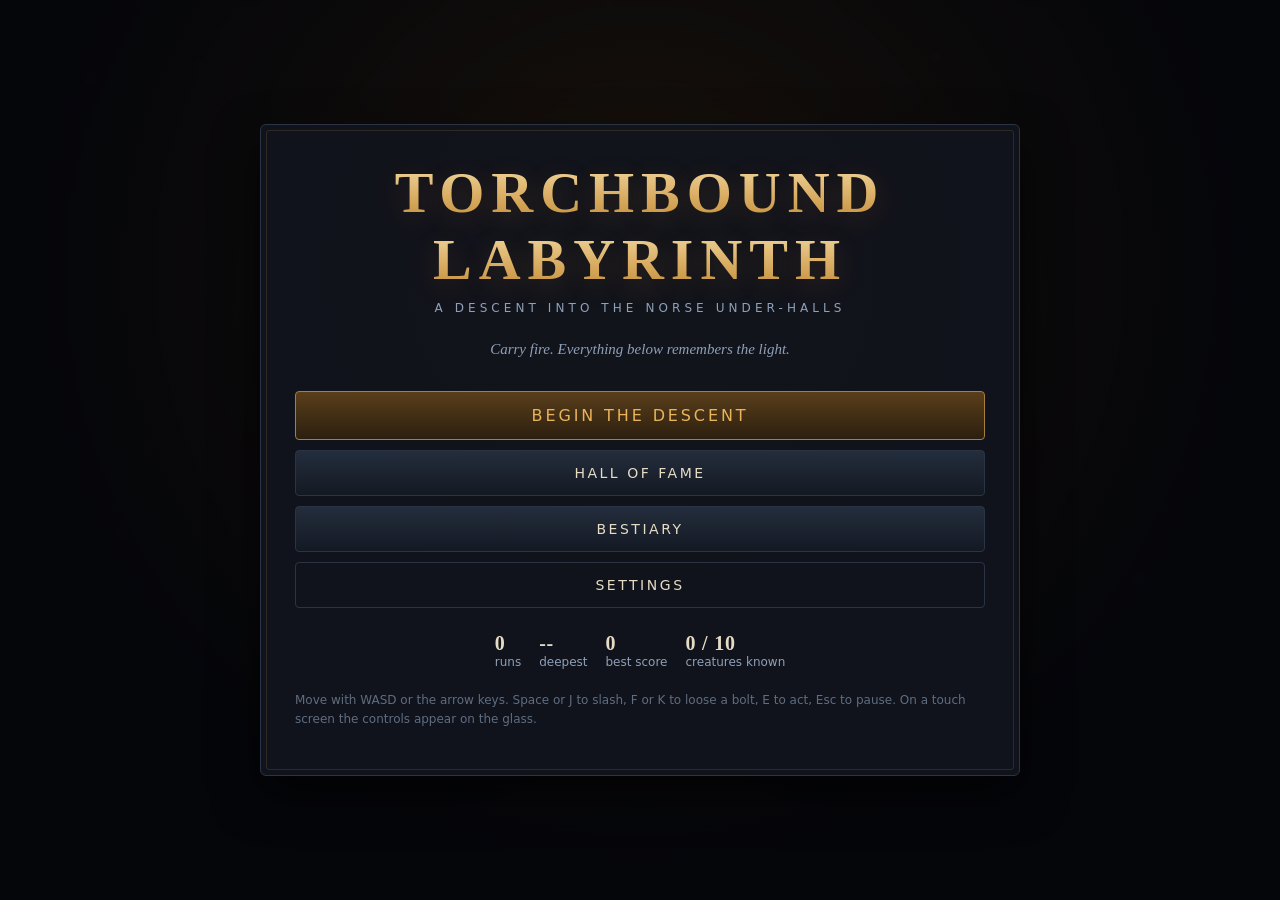
==== index.html @ 386b04e6 "Torchbound Labyrinth: procedural Norse dungeon crawler for the browser A complete, dependency-free b" ====
<!doctype html>
<html lang="en">
<head>
<meta charset="utf-8">
<meta name="viewport" content="width=device-width, initial-scale=1, viewport-fit=cover, user-scalable=no, maximum-scale=1">
<meta name="theme-color" content="#0b0d12">
<meta name="description" content="Torchbound Labyrinth -- a procedural Norse dungeon crawler for the browser.">
<meta name="apple-mobile-web-app-capable" content="yes">
<meta name="mobile-web-app-capable" content="yes">
<title>Torchbound Labyrinth</title>
<link rel="stylesheet" href="src/ui/styles.css">
<link rel="icon" href="data:image/svg+xml,<svg xmlns='http://www.w3.org/2000/svg' viewBox='0 0 32 32'><rect width='32' height='32' fill='%230b0d12'/><path d='M16 5l3 9h-6z' fill='%23ff8a3a'/><rect x='14.5' y='13' width='3' height='14' fill='%235b4128'/></svg>">
</head>
<body>
<div id="app">
  <canvas id="game" aria-label="Dungeon view"></canvas>

  <div id="hud" class="hud" hidden>
    <div class="hud-top">
      <div class="hud-left">
        <div class="vitals">
          <div class="bar health"><div class="bar-fill" id="healthFill"></div><span id="healthText">100</span></div>
          <div class="chips">
            <span class="chip depth" id="depthChip">Depth I</span>
            <span class="chip ammo" id="ammoChip" hidden><i class="ico-bolt"></i><span id="ammoText">0</span></span>
            <span class="chip keys" id="keysChip" hidden></span>
          </div>
        </div>
      </div>
      <div class="hud-right">
        <div class="score-block">
          <div class="score" id="scoreText">0</div>
          <div class="streak" id="streakBlock" hidden>
            <span id="streakText">x1</span>
            <div class="streak-bar"><div id="streakFill"></div></div>
          </div>
        </div>
        <div class="hud-buttons">
          <button class="icon-btn" id="btnBestiary" title="Bestiary (B)" aria-label="Bestiary">&#9763;</button>
          <button class="icon-btn" id="btnPause" title="Pause (Esc)" aria-label="Pause">&#10073;&#10073;</button>
        </div>
      </div>
    </div>

    <div class="hazard-banner" id="hazardBanner" hidden>
      <strong id="hazardName"></strong><span id="hazardHint"></span>
    </div>

    <div class="boss-bar" id="bossBar" hidden>
      <div class="boss-name" id="bossName"></div>
      <div class="boss-track"><div class="boss-fill" id="bossFill"></div></div>
    </div>

    <div class="toast-stack" id="toastStack"></div>

    <div class="action-prompt" id="actionPrompt" hidden>
      <span class="key-cap" id="actionKey">E</span>
      <span class="action-label" id="actionLabel"></span>
      <span class="action-hint" id="actionHint"></span>
    </div>
  </div>

  <div id="touch" class="touch" hidden>
    <div class="dpad" id="dpad" aria-label="Movement">
      <div class="dpad-base"></div>
      <div class="dpad-stick" id="dpadStick"></div>
    </div>
    <div class="buttons">
      <button class="tbtn action" data-action="action" aria-label="Action">ACT</button>
      <button class="tbtn fire" data-action="fire" id="touchFire" aria-label="Fire crossbow" hidden>FIRE</button>
      <button class="tbtn slash" data-action="slash" aria-label="Slash">SLASH</button>
    </div>
  </div>

  <div id="screens"></div>
</div>
<script type="module" src="src/main.js"></script>
</body>
</html>
---- src/ui/styles.css ----
/* Torchbound Labyrinth -- interface styling.
   Dark, carved, Norse. Readability first: nothing decorative is allowed to
   sit between the player and information they need mid-fight. */

:root {
  --ink: #0b0d12;
  --ink-2: #11151d;
  --panel: rgba(17, 21, 29, 0.94);
  --panel-edge: #2b3444;
  --gold: #e8b45c;
  --gold-dim: #a67f3c;
  --parchment: #e6dcc6;
  --stone: #8fa0b8;
  --stone-dim: #5f6d80;
  --blood: #c2452f;
  --ember: #ff7a3a;
  --frost: #a8d8ef;
  --good: #6fce87;
  --shadow: 0 18px 46px rgba(0, 0, 0, .6);
  --display: "Palatino Linotype", "Book Antiqua", Palatino, Georgia, serif;
  --ui: "Trebuchet MS", "Segoe UI", system-ui, -apple-system, sans-serif;
  color-scheme: dark;
}

* { box-sizing: border-box; }

html, body {
  margin: 0; padding: 0; height: 100%;
  background: var(--ink);
  color: var(--parchment);
  font-family: var(--ui);
  overflow: hidden;
  overscroll-behavior: none;
  -webkit-tap-highlight-color: transparent;
  -webkit-user-select: none; user-select: none;
  touch-action: none;
}

#app { position: fixed; inset: 0; }
#game { position: absolute; inset: 0; width: 100%; height: 100%; display: block; }

/* ---------------------------------------------------------------- HUD */
.hud {
  position: absolute; inset: 0; pointer-events: none;
  padding: max(12px, env(safe-area-inset-top)) max(12px, env(safe-area-inset-right))
           max(12px, env(safe-area-inset-bottom)) max(12px, env(safe-area-inset-left));
  display: flex; flex-direction: column;
}
.hud[hidden] { display: none; }
.hud-top { display: flex; justify-content: space-between; align-items: flex-start; gap: 12px; }
.hud-left, .hud-right { display: flex; flex-direction: column; gap: 8px; }
.hud-right { align-items: flex-end; }

.bar {
  position: relative; width: clamp(140px, 26vw, 240px); height: 20px;
  background: rgba(6, 8, 12, .82); border: 1px solid var(--panel-edge);
  border-radius: 3px; overflow: hidden;
}
.bar-fill {
  position: absolute; inset: 0; transform-origin: left center;
  background: linear-gradient(180deg, #e05a4a, #8e1f1f);
  transition: transform .18s ease-out;
}
.bar.low .bar-fill { background: linear-gradient(180deg, #ff7a6a, #a01818); animation: pulseLow 1s infinite; }
@keyframes pulseLow { 50% { filter: brightness(1.45); } }
.bar span {
  position: absolute; inset: 0; display: grid; place-items: center;
  font-size: 12px; letter-spacing: .1em; text-shadow: 0 1px 2px #000;
}

.chips { display: flex; gap: 6px; flex-wrap: wrap; }
.chip {
  display: inline-flex; align-items: center; gap: 5px;
  padding: 3px 9px; border-radius: 3px; font-size: 11px; letter-spacing: .12em;
  text-transform: uppercase; background: rgba(6, 8, 12, .8);
  border: 1px solid var(--panel-edge); color: var(--stone);
}
.chip.depth { color: var(--gold); border-color: rgba(232, 180, 92, .35); }
.chip.ammo { color: var(--parchment); }
.ico-bolt {
  width: 10px; height: 10px; display: inline-block; background: var(--gold);
  clip-path: polygon(0 45%, 70% 45%, 55% 20%, 100% 50%, 55% 80%, 70% 55%, 0 55%);
}
.key-pip {
  width: 11px; height: 11px; border-radius: 50%; display: inline-block;
  box-shadow: 0 0 8px currentColor; background: currentColor;
}

.score-block { text-align: right; }
.score { font-family: var(--display); font-size: clamp(20px, 3.4vw, 32px); color: var(--gold);
  letter-spacing: .06em; text-shadow: 0 2px 10px rgba(0,0,0,.8); line-height: 1; }
.streak { margin-top: 5px; font-size: 12px; letter-spacing: .1em; color: var(--ember); }
.streak-bar { width: 92px; height: 3px; background: rgba(255,255,255,.12); margin-top: 3px; margin-left: auto; }
.streak-bar > div { height: 100%; background: var(--ember); transform-origin: right center; }

.hud-buttons { display: flex; gap: 8px; margin-top: 8px; pointer-events: auto; }
.icon-btn {
  width: 40px; height: 40px; border-radius: 4px; cursor: pointer;
  background: rgba(10, 13, 19, .85); border: 1px solid var(--panel-edge);
  color: var(--stone); font-size: 15px; display: grid; place-items: center;
  transition: background .15s, color .15s, border-color .15s;
}
.icon-btn:hover { background: #1c2431; color: var(--gold); border-color: var(--gold-dim); }

.hazard-banner {
  align-self: center; margin-top: 10px; padding: 6px 16px;
  background: rgba(6, 8, 12, .82); border: 1px solid var(--panel-edge);
  border-radius: 3px; font-size: 12px; letter-spacing: .12em; text-transform: uppercase;
  display: flex; gap: 10px; align-items: center;
  animation: fadeSlide .5s ease-out;
}
.hazard-banner strong { color: var(--frost); font-weight: 600; }
.hazard-banner span { color: var(--stone); text-transform: none; letter-spacing: .04em; }
@keyframes fadeSlide { from { opacity: 0; transform: translateY(-8px); } }

.boss-bar { align-self: center; margin-top: 12px; width: min(560px, 82vw); text-align: center; }
.boss-name { font-family: var(--display); font-size: clamp(14px, 2.4vw, 20px); color: var(--gold);
  letter-spacing: .2em; text-transform: uppercase; text-shadow: 0 2px 12px #000; }
.boss-track { height: 9px; margin-top: 5px; background: rgba(6,8,12,.85);
  border: 1px solid rgba(232,180,92,.4); }
.boss-fill { height: 100%; background: linear-gradient(180deg, #e0503a, #7a1414);
  transform-origin: left center; transition: transform .2s ease-out; }

.toast-stack { position: absolute; left: 50%; top: 22%; transform: translateX(-50%);
  display: flex; flex-direction: column; gap: 6px; align-items: center; }
.toast {
  padding: 7px 18px; background: rgba(6, 8, 12, .88); border: 1px solid var(--panel-edge);
  border-left: 3px solid var(--gold); font-size: 13px; letter-spacing: .06em;
  animation: toastIn .3s ease-out; white-space: nowrap;
}
.toast.good { border-left-color: var(--good); }
.toast.bad { border-left-color: var(--blood); }
@keyframes toastIn { from { opacity: 0; transform: translateY(-10px) scale(.96); } }

.action-prompt {
  margin-top: auto; align-self: center; margin-bottom: 4px;
  display: flex; align-items: center; gap: 10px;
  padding: 8px 18px; background: rgba(6, 8, 12, .88);
  border: 1px solid var(--gold-dim); border-radius: 4px;
  animation: fadeSlide .18s ease-out;
}
.action-prompt.disabled { border-color: var(--panel-edge); opacity: .8; }
.action-prompt.disabled .key-cap { background: #2a3140; color: var(--stone-dim); border-color: #38404f; }
.key-cap {
  min-width: 26px; padding: 3px 7px; text-align: center; border-radius: 3px;
  background: var(--gold); color: #1a1206; font-weight: 700; font-size: 12px;
  border: 1px solid #f0d089; letter-spacing: .04em;
}
.action-label { font-size: 14px; letter-spacing: .05em; }
.action-hint { font-size: 12px; color: var(--stone); }

/* ------------------------------------------------------- touch controls */
.touch { position: absolute; inset: 0; pointer-events: none; z-index: 5; }
.touch[hidden] { display: none; }
.dpad {
  position: absolute; left: max(18px, env(safe-area-inset-left));
  bottom: max(18px, env(safe-area-inset-bottom));
  width: 148px; height: 148px; pointer-events: auto; touch-action: none;
}
.dpad-base {
  position: absolute; inset: 0; border-radius: 50%;
  background: radial-gradient(circle at 50% 45%, rgba(40,50,66,.6), rgba(10,13,19,.5));
  border: 1px solid rgba(143,160,184,.28);
}
.dpad-base::before, .dpad-base::after {
  content: ''; position: absolute; background: rgba(143,160,184,.16);
}
.dpad-base::before { left: 12%; right: 12%; top: 50%; height: 1px; }
.dpad-base::after { top: 12%; bottom: 12%; left: 50%; width: 1px; }
.dpad-stick {
  position: absolute; left: 50%; top: 50%; width: 62px; height: 62px;
  margin: -31px 0 0 -31px; border-radius: 50%;
  background: radial-gradient(circle at 40% 35%, #5b6a82, #232b39);
  border: 1px solid rgba(232,180,92,.4);
  box-shadow: 0 6px 18px rgba(0,0,0,.55);
  transition: transform .06s linear;
}
.buttons {
  position: absolute; right: max(18px, env(safe-area-inset-right));
  bottom: max(18px, env(safe-area-inset-bottom));
  display: grid; grid-template-columns: repeat(2, 74px); gap: 12px;
  pointer-events: auto;
}
.tbtn {
  width: 74px; height: 74px; border-radius: 50%; cursor: pointer;
  font-family: var(--ui); font-size: 12px; letter-spacing: .1em; font-weight: 700;
  color: var(--parchment); background: rgba(20,26,36,.82);
  border: 2px solid rgba(143,160,184,.35);
  touch-action: none; transition: transform .06s, background .1s;
}
.tbtn:active, .tbtn.down { transform: scale(.92); background: rgba(50,64,86,.9); }
.tbtn.slash { border-color: rgba(232,180,92,.6); color: var(--gold); grid-column: 2; grid-row: 2; }
.tbtn.fire { border-color: rgba(168,216,239,.55); color: var(--frost); grid-column: 1; grid-row: 2; }
.tbtn.action { border-color: rgba(111,206,135,.5); color: var(--good); grid-column: 2; grid-row: 1; }

/* -------------------------------------------------------------- screens */
#screens { position: absolute; inset: 0; z-index: 10; pointer-events: none; }
.screen {
  position: absolute; inset: 0; display: none;
  align-items: center; justify-content: center; padding: 20px;
  background: radial-gradient(ellipse at 50% 30%, rgba(24,18,10,.55), rgba(5,6,10,.93) 68%);
  backdrop-filter: blur(3px); pointer-events: auto; overflow-y: auto;
}
.screen.active { display: flex; animation: screenIn .28s ease-out; }
@keyframes screenIn { from { opacity: 0; } }

.panel {
  width: min(760px, 100%); max-height: calc(100vh - 40px); overflow-y: auto;
  background: var(--panel); border: 1px solid var(--panel-edge);
  border-radius: 6px; box-shadow: var(--shadow); padding: clamp(18px, 3.5vw, 34px);
  position: relative;
}
.panel::before {
  content: ''; position: absolute; inset: 5px; border: 1px solid rgba(232,180,92,.14);
  border-radius: 3px; pointer-events: none;
}
.panel.wide { width: min(1000px, 100%); }

h1.title {
  font-family: var(--display); font-size: clamp(30px, 7vw, 58px); margin: 0;
  text-align: center; letter-spacing: .12em; text-transform: uppercase;
  background: linear-gradient(180deg, #f6dfa8, #c08a34);
  -webkit-background-clip: text; background-clip: text; color: transparent;
  text-shadow: 0 6px 30px rgba(255,140,50,.16);
}
.subtitle { text-align: center; color: var(--stone); letter-spacing: .34em;
  text-transform: uppercase; font-size: clamp(9px, 1.7vw, 12px); margin: 8px 0 0; }
h2.screen-title {
  font-family: var(--display); font-size: clamp(20px, 4vw, 30px); margin: 0 0 4px;
  letter-spacing: .16em; text-transform: uppercase; color: var(--gold);
}
.screen-sub { color: var(--stone); font-size: 13px; margin: 0 0 20px; }

.menu { display: flex; flex-direction: column; gap: 10px; margin-top: 28px; }
.btn {
  font-family: var(--ui); font-size: 14px; letter-spacing: .18em; text-transform: uppercase;
  padding: 14px 22px; cursor: pointer; color: var(--parchment);
  background: linear-gradient(180deg, rgba(38,48,64,.9), rgba(20,26,36,.9));
  border: 1px solid var(--panel-edge); border-radius: 4px;
  transition: border-color .16s, color .16s, transform .08s, background .16s;
  position: relative;
}
.btn:hover, .btn:focus-visible { border-color: var(--gold-dim); color: var(--gold); outline: none; }
.btn:active { transform: translateY(1px); }
.btn.primary {
  background: linear-gradient(180deg, rgba(96,66,26,.92), rgba(46,32,14,.92));
  border-color: var(--gold-dim); color: var(--gold); font-size: 16px;
}
.btn.primary:hover { background: linear-gradient(180deg, rgba(126,88,34,.95), rgba(62,42,18,.95)); }
.btn.ghost { background: transparent; }
.btn-row { display: flex; gap: 10px; flex-wrap: wrap; margin-top: 22px; }
.btn-row .btn { flex: 1 1 160px; }

table.board { width: 100%; border-collapse: collapse; font-size: 14px; }
table.board th {
  text-align: left; font-weight: 400; font-size: 10px; letter-spacing: .18em;
  text-transform: uppercase; color: var(--stone-dim); padding: 0 10px 8px; border-bottom: 1px solid var(--panel-edge);
}
table.board td { padding: 9px 10px; border-bottom: 1px solid rgba(43,52,68,.5); }
table.board tr.you td { background: rgba(232,180,92,.1); color: var(--gold); }
table.board td.rank { font-family: var(--display); color: var(--gold-dim); width: 46px; }
table.board td.num { text-align: right; font-variant-numeric: tabular-nums; }
table.board tr:nth-child(1) td.rank { color: var(--gold); font-size: 17px; }

/* ------------------------------------------------------------ relics */
.relic-grid { display: grid; grid-template-columns: repeat(auto-fit, minmax(210px, 1fr)); gap: 14px; margin-top: 22px; }
.relic-card {
  text-align: left; padding: 18px; cursor: pointer; position: relative;
  background: linear-gradient(180deg, rgba(34,42,56,.92), rgba(16,21,29,.92));
  border: 1px solid var(--panel-edge); border-radius: 5px;
  transition: transform .14s, border-color .14s, box-shadow .14s;
  display: flex; flex-direction: column; gap: 8px;
}
.relic-card:hover, .relic-card:focus-visible {
  transform: translateY(-3px); border-color: var(--gold-dim); outline: none;
  box-shadow: 0 12px 30px rgba(0,0,0,.5), 0 0 0 1px rgba(232,180,92,.15);
}
.relic-tag {
  font-size: 9px; letter-spacing: .22em; text-transform: uppercase; color: var(--gold-dim);
}
.relic-name { font-family: var(--display); font-size: 19px; letter-spacing: .04em; color: var(--parchment); }
.relic-text { font-size: 13px; line-height: 1.5; color: #cfc7b4; }
.relic-cost { font-size: 12px; line-height: 1.45; color: #d18b72; }
.relic-cost::before { content: 'Cost: '; color: var(--stone-dim); }
.relic-owned {
  position: absolute; top: 10px; right: 12px; font-size: 10px; letter-spacing: .14em;
  color: var(--gold); text-transform: uppercase;
}

/* ------------------------------------------------------- score summary */
.summary-rows { margin-top: 18px; }
.summary-row {
  display: flex; align-items: baseline; gap: 12px; padding: 8px 2px;
  border-bottom: 1px solid rgba(43,52,68,.55);
  animation: rowIn .34s ease-out both;
}
@keyframes rowIn { from { opacity: 0; transform: translateX(-12px); } }
.summary-row .label { flex: 0 0 auto; font-size: 14px; }
.summary-row .detail { flex: 1 1 auto; font-size: 11px; color: var(--stone-dim); letter-spacing: .05em; }
.summary-row .value { font-variant-numeric: tabular-nums; color: var(--gold); font-size: 15px; }
.summary-total {
  display: flex; justify-content: space-between; align-items: baseline;
  margin-top: 14px; padding-top: 14px; border-top: 1px solid var(--gold-dim);
}
.summary-total .label { font-family: var(--display); letter-spacing: .16em; text-transform: uppercase; }
.summary-total .value { font-family: var(--display); font-size: clamp(26px, 5vw, 38px); color: var(--gold); }

/* ---------------------------------------------------------- bestiary */
.beast-grid { display: grid; grid-template-columns: repeat(auto-fill, minmax(168px, 1fr)); gap: 12px; margin-top: 16px; }
.beast {
  padding: 12px; border-radius: 5px; text-align: center;
  background: rgba(12,16,23,.8); border: 1px solid var(--panel-edge);
  transition: border-color .15s, transform .12s;
}
.beast.known:hover { border-color: var(--gold-dim); transform: translateY(-2px); }
.beast canvas { width: 84px; height: 84px; display: block; margin: 0 auto 6px; }
.beast .bname { font-family: var(--display); font-size: 14px; letter-spacing: .04em; }
.beast .bkind { font-size: 9.5px; letter-spacing: .16em; text-transform: uppercase; color: var(--gold-dim); margin-top: 2px; }
.beast .blore { font-size: 11.5px; line-height: 1.45; color: #b9b3a4; margin-top: 7px; text-align: left; }
.beast .bthreat { font-size: 11px; line-height: 1.4; color: var(--stone); margin-top: 6px; text-align: left; }
.beast.unknown { opacity: .55; }
.beast.unknown .bname { color: var(--stone-dim); }
.beast.unknown .blore { font-style: italic; color: var(--stone-dim); }
.beast-stats { display: flex; gap: 10px; justify-content: center; margin-top: 7px; font-size: 10px; color: var(--stone-dim); }
.beast-stats b { color: var(--parchment); font-weight: 600; }

/* ---------------------------------------------------------- settings */
.setting { display: flex; align-items: center; gap: 14px; padding: 11px 0; border-bottom: 1px solid rgba(43,52,68,.5); }
.setting label { flex: 1 1 auto; font-size: 14px; }
.setting input[type=range] { flex: 0 0 190px; accent-color: var(--gold); }
.setting .value { flex: 0 0 46px; text-align: right; font-variant-numeric: tabular-nums; color: var(--gold); font-size: 13px; }
.seg { display: flex; border: 1px solid var(--panel-edge); border-radius: 4px; overflow: hidden; }
.seg button {
  padding: 7px 13px; font-size: 11px; letter-spacing: .1em; text-transform: uppercase;
  background: transparent; border: 0; color: var(--stone); cursor: pointer;
}
.seg button.on { background: rgba(232,180,92,.16); color: var(--gold); }

/* ------------------------------------------------------------- misc */
.kv { display: flex; gap: 18px; flex-wrap: wrap; margin-top: 14px; }
.kv > div { font-size: 12px; color: var(--stone); }
.kv b { display: block; font-family: var(--display); font-size: 20px; color: var(--parchment); letter-spacing: .04em; }
.relic-list { display: flex; flex-wrap: wrap; gap: 7px; margin-top: 12px; }
.relic-pill {
  font-size: 11px; padding: 4px 10px; border-radius: 999px;
  border: 1px solid var(--panel-edge); color: var(--stone); background: rgba(12,16,23,.7);
}
.relic-pill b { color: var(--gold); font-weight: 600; }
.hint { font-size: 12px; color: var(--stone-dim); line-height: 1.6; }
.controls-grid { display: grid; grid-template-columns: repeat(auto-fit, minmax(190px, 1fr)); gap: 8px 22px; margin-top: 10px; }
.controls-grid div { font-size: 12.5px; color: var(--stone); display: flex; justify-content: space-between; gap: 10px; }
.controls-grid b { color: var(--parchment); font-weight: 500; }
.near-miss { text-align: center; padding: 20px 0; }
.near-miss .place { font-family: var(--display); font-size: clamp(38px, 9vw, 68px); color: var(--stone); letter-spacing: .06em; }
.near-miss .gap { font-size: 15px; color: var(--gold); margin-top: 6px; }
.name-entry { display: flex; gap: 10px; margin-top: 18px; }
.name-entry input {
  flex: 1 1 auto; padding: 13px 16px; font-family: var(--display); font-size: 19px;
  letter-spacing: .1em; background: rgba(6,8,12,.85); color: var(--parchment);
  border: 1px solid var(--gold-dim); border-radius: 4px;
}
.name-entry input:focus { outline: none; border-color: var(--gold); box-shadow: 0 0 0 3px rgba(232,180,92,.14); }
.loading { text-align: center; }
.loading .spinner {
  width: 46px; height: 46px; margin: 0 auto 16px; border-radius: 50%;
  border: 2px solid rgba(232,180,92,.2); border-top-color: var(--gold);
  animation: spin 1s linear infinite;
}
@keyframes spin { to { transform: rotate(360deg); } }
.flavour { font-family: var(--display); font-style: italic; color: var(--stone); font-size: 15px; line-height: 1.7; }

@media (max-width: 640px) {
  .panel { padding: 18px 16px; }
  .relic-grid { grid-template-columns: 1fr; gap: 10px; }
  .relic-card { padding: 14px; }
  .hud-buttons .icon-btn { width: 36px; height: 36px; }
  .toast-stack { top: 15%; }
  .action-prompt { margin-bottom: 178px; }
  .beast-grid { grid-template-columns: repeat(auto-fill, minmax(140px, 1fr)); }
}
@media (max-height: 520px) {
  .dpad { width: 120px; height: 120px; }
  .dpad-stick { width: 52px; height: 52px; margin: -26px 0 0 -26px; }
  .tbtn { width: 62px; height: 62px; }
  .buttons { grid-template-columns: repeat(2, 62px); }
}
@media (prefers-reduced-motion: reduce) {
  * { animation-duration: .01ms !important; transition-duration: .01ms !important; }
}
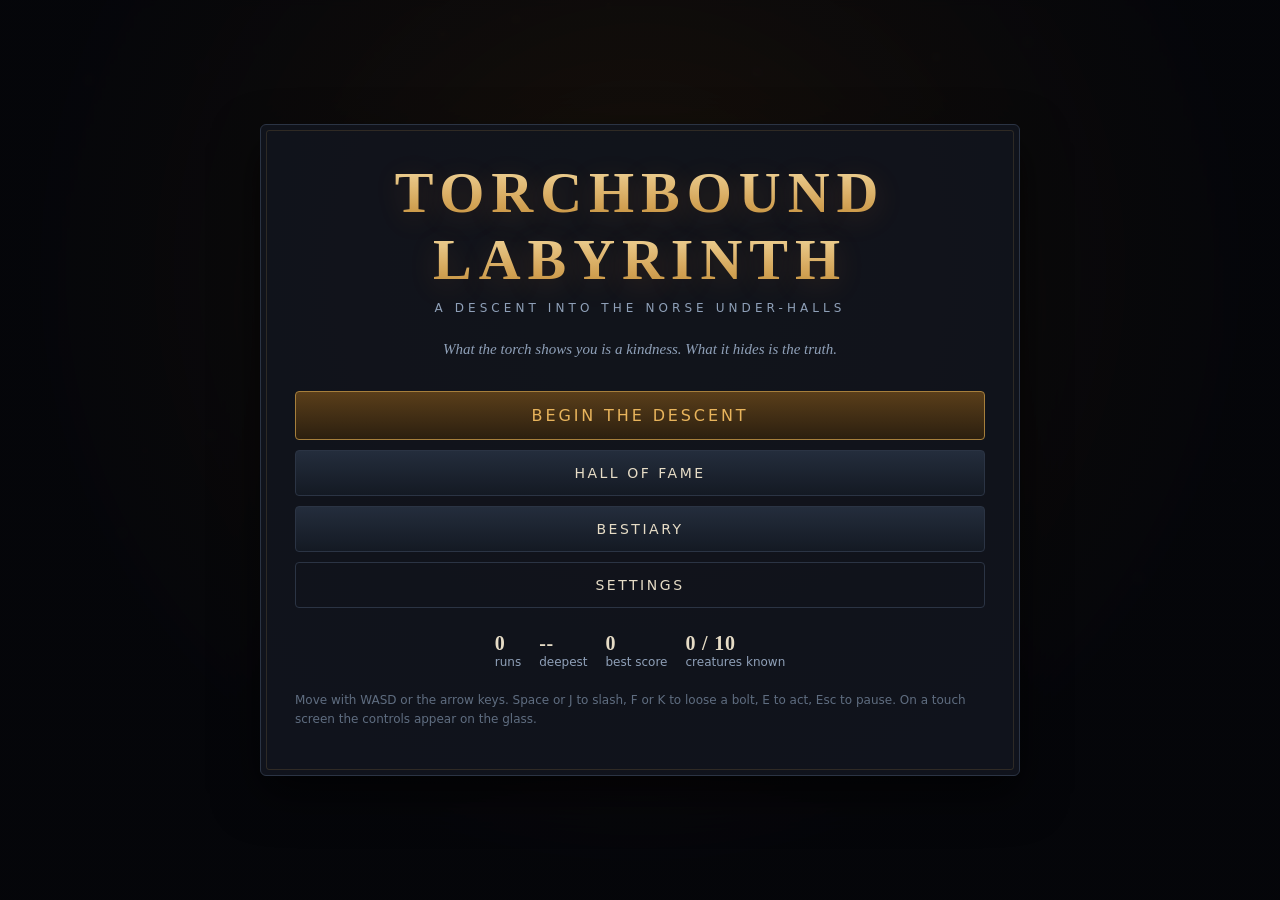
==== commit 2de63df1: "Ladders into hidden vaults, real masonry, and a floating touch pad Ladders (new) - The grid is now t" ====
--- a/index.html
+++ b/index.html
@@ -61,9 +61,11 @@
   </div>
 
   <div id="touch" class="touch" hidden>
-    <div class="dpad" id="dpad" aria-label="Movement">
-      <div class="dpad-base"></div>
-      <div class="dpad-stick" id="dpadStick"></div>
+    <div class="dpad-zone" id="dpadZone" aria-label="Movement area">
+      <div class="dpad" id="dpad">
+        <div class="dpad-base"></div>
+        <div class="dpad-stick" id="dpadStick"></div>
+      </div>
     </div>
     <div class="buttons">
       <button class="tbtn action" data-action="action" aria-label="Action">ACT</button>
--- a/src/ui/styles.css
+++ b/src/ui/styles.css
@@ -152,11 +152,21 @@
 /* ------------------------------------------------------- touch controls */
 .touch { position: absolute; inset: 0; pointer-events: none; z-index: 5; }
 .touch[hidden] { display: none; }
+/* The whole lower-left of the screen is the movement surface: the pad jumps
+   to wherever the thumb lands, which is far easier to hit than a fixed
+   circle you have to look down for. */
+.dpad-zone {
+  position: absolute; left: 0; bottom: 0; width: 52%; height: 68%;
+  pointer-events: auto; touch-action: none;
+}
 .dpad {
-  position: absolute; left: max(18px, env(safe-area-inset-left));
+  position: absolute; width: 148px; height: 148px;
+  left: max(18px, env(safe-area-inset-left));
   bottom: max(18px, env(safe-area-inset-bottom));
-  width: 148px; height: 148px; pointer-events: auto; touch-action: none;
-}
+  opacity: .45; transition: opacity .18s ease-out;
+  pointer-events: none; touch-action: none;
+}
+.dpad.active { opacity: 1; transition: opacity .08s ease-out; }
 .dpad-base {
   position: absolute; inset: 0; border-radius: 50%;
   background: radial-gradient(circle at 50% 45%, rgba(40,50,66,.6), rgba(10,13,19,.5));
@@ -379,8 +389,8 @@
   .beast-grid { grid-template-columns: repeat(auto-fill, minmax(140px, 1fr)); }
 }
 @media (max-height: 520px) {
-  .dpad { width: 120px; height: 120px; }
-  .dpad-stick { width: 52px; height: 52px; margin: -26px 0 0 -26px; }
+  .dpad { width: 122px; height: 122px; }
+  .dpad-stick { width: 54px; height: 54px; margin: -27px 0 0 -27px; }
   .tbtn { width: 62px; height: 62px; }
   .buttons { grid-template-columns: repeat(2, 62px); }
 }
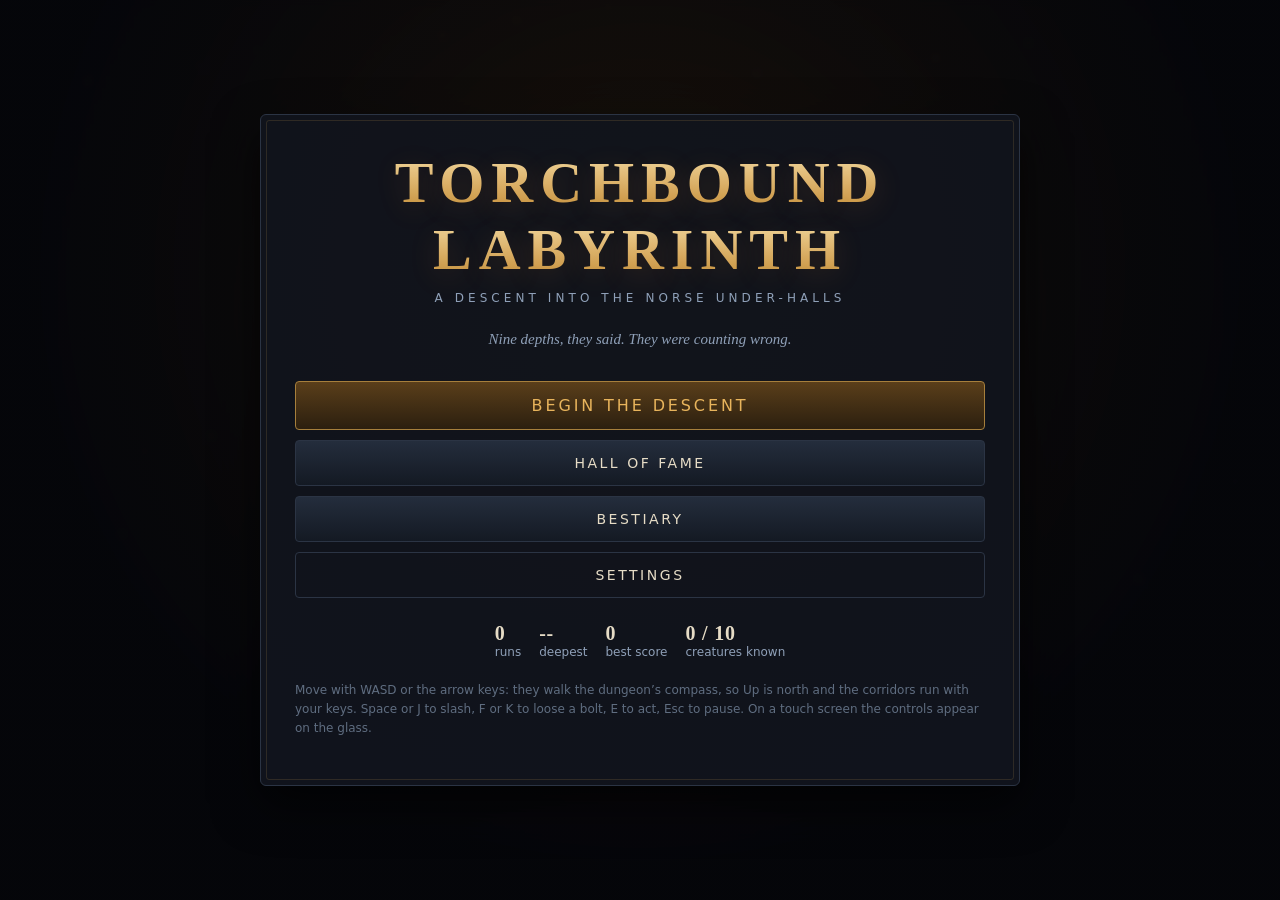
==== commit ea9a7d7b: "Balance the descent: measured pacing from depth 1 to 11 Adds a balance harness that plays whole desc" ====
--- a/index.html
+++ b/index.html
@@ -20,6 +20,9 @@
       <div class="hud-left">
         <div class="vitals">
           <div class="bar health"><div class="bar-fill" id="healthFill"></div><span id="healthText">100</span></div>
+          <div class="objective" id="objective" hidden>
+            <i class="obj-dot" id="objectiveDot"></i><span id="objectiveText"></span>
+          </div>
           <div class="chips">
             <span class="chip depth" id="depthChip">Depth I</span>
             <span class="chip ammo" id="ammoChip" hidden><i class="ico-bolt"></i><span id="ammoText">0</span></span>
--- a/src/ui/styles.css
+++ b/src/ui/styles.css
@@ -68,6 +68,18 @@
   font-size: 12px; letter-spacing: .1em; text-shadow: 0 1px 2px #000;
 }
 
+.objective {
+  display: flex; align-items: center; gap: 7px;
+  font-size: 12.5px; letter-spacing: .04em; color: var(--parchment);
+  text-shadow: 0 1px 3px #000; padding: 1px 0;
+}
+.obj-dot {
+  width: 8px; height: 8px; border-radius: 50%; background: currentColor;
+  box-shadow: 0 0 8px currentColor; flex: 0 0 auto;
+  animation: objPulse 2.4s ease-in-out infinite;
+}
+@keyframes objPulse { 50% { opacity: .45; } }
+
 .chips { display: flex; gap: 6px; flex-wrap: wrap; }
 .chip {
   display: inline-flex; align-items: center; gap: 5px;
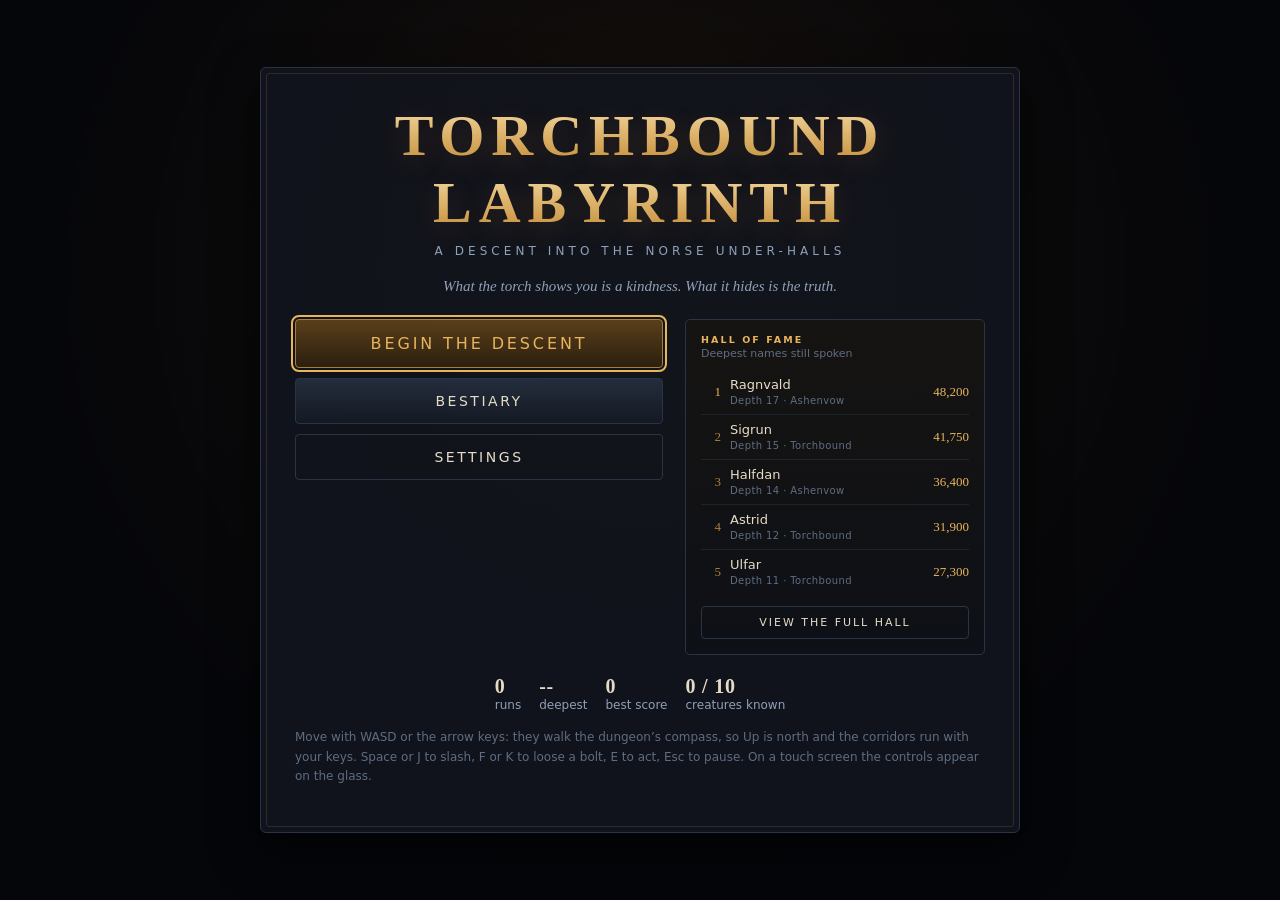
==== commit a7c01f9e: "Three ways down, and an interface that shows its own rules Difficulty. Chosen once per descent, on t" ====
--- a/index.html
+++ b/index.html
@@ -13,48 +13,61 @@
 </head>
 <body>
 <div id="app">
-  <canvas id="game" aria-label="Dungeon view"></canvas>
+  <canvas id="game" role="img"
+    aria-label="Isometric view of the labyrinth. Torchlight reveals the stone nearby; explored passages linger as fading memory."></canvas>
 
   <div id="hud" class="hud" hidden>
     <div class="hud-top">
       <div class="hud-left">
         <div class="vitals">
-          <div class="bar health"><div class="bar-fill" id="healthFill"></div><span id="healthText">100</span></div>
-          <div class="objective" id="objective" hidden>
-            <i class="obj-dot" id="objectiveDot"></i><span id="objectiveText"></span>
+          <div class="bar health" id="healthMeter" role="meter" aria-label="Vitality"
+               aria-valuemin="0" aria-valuemax="100" aria-valuenow="100" aria-valuetext="100 of 100">
+            <div class="bar-fill" id="healthFill"></div><span id="healthText">100</span>
+          </div>
+          <div class="objective" id="objective" aria-live="polite" hidden>
+            <i class="obj-dot" id="objectiveDot" aria-hidden="true"></i><span id="objectiveText"></span>
+          </div>
+          <div class="hazard-chip" id="hazardChip" hidden>
+            <i class="hz-dot" id="hazardDot" aria-hidden="true"></i>
+            <b id="hazardChipName"></b><span id="hazardChipHint"></span>
           </div>
           <div class="chips">
             <span class="chip depth" id="depthChip">Depth I</span>
-            <span class="chip ammo" id="ammoChip" hidden><i class="ico-bolt"></i><span id="ammoText">0</span></span>
-            <span class="chip keys" id="keysChip" hidden></span>
+            <span class="chip time" id="timeChip" hidden>
+              <i class="ico-glass" aria-hidden="true"></i>
+              <span id="timeText">0:00</span><small id="timeParText"></small>
+            </span>
+            <span class="chip ammo" id="ammoChip" hidden><i class="ico-bolt" aria-hidden="true"></i><span id="ammoText">0</span></span>
+            <span class="chip keys" id="keysChip" role="list" aria-label="Keys held" hidden></span>
           </div>
         </div>
       </div>
       <div class="hud-right">
         <div class="score-block">
-          <div class="score" id="scoreText">0</div>
+          <div class="score" id="scoreText" aria-label="Score">0</div>
           <div class="streak" id="streakBlock" hidden>
             <span id="streakText">x1</span>
             <div class="streak-bar"><div id="streakFill"></div></div>
           </div>
         </div>
         <div class="hud-buttons">
-          <button class="icon-btn" id="btnBestiary" title="Bestiary (B)" aria-label="Bestiary">&#9763;</button>
-          <button class="icon-btn" id="btnPause" title="Pause (Esc)" aria-label="Pause">&#10073;&#10073;</button>
+          <button class="icon-btn" id="btnBestiary" data-label="Bestiary" title="Bestiary (B)" aria-label="Open the bestiary"><span aria-hidden="true">&#9763;</span></button>
+          <button class="icon-btn" id="btnPause" data-label="Pause" title="Pause (Esc)" aria-label="Pause the game"><span aria-hidden="true">&#10073;&#10073;</span></button>
         </div>
       </div>
     </div>
 
-    <div class="hazard-banner" id="hazardBanner" hidden>
+    <div class="hazard-banner" id="hazardBanner" role="status" hidden>
       <strong id="hazardName"></strong><span id="hazardHint"></span>
     </div>
 
     <div class="boss-bar" id="bossBar" hidden>
       <div class="boss-name" id="bossName"></div>
-      <div class="boss-track"><div class="boss-fill" id="bossFill"></div></div>
+      <div class="boss-track" id="bossMeter" role="meter" aria-label="Great foe"
+           aria-valuemin="0" aria-valuemax="100" aria-valuenow="100"><div class="boss-fill" id="bossFill"></div></div>
     </div>
 
-    <div class="toast-stack" id="toastStack"></div>
+    <div class="toast-stack" id="toastStack" role="status" aria-live="polite"></div>
 
     <div class="action-prompt" id="actionPrompt" hidden>
       <span class="key-cap" id="actionKey">E</span>
@@ -64,16 +77,35 @@
   </div>
 
   <div id="touch" class="touch" hidden>
-    <div class="dpad-zone" id="dpadZone" aria-label="Movement area">
+    <!-- Two movement surfaces, one shown at a time (Settings > Touch pad).
+         The diamond is the default: rotated 45 degrees, its four buttons sit
+         on the screen diagonals, which is exactly where the isometric view
+         draws the four dungeon axes. -->
+    <div class="dpad-zone" id="dpadZone" aria-label="Movement area" hidden>
       <div class="dpad" id="dpad">
         <div class="dpad-base"></div>
         <div class="dpad-stick" id="dpadStick"></div>
       </div>
     </div>
+    <div class="diamond" id="diamond" role="group" aria-label="Movement pad" hidden>
+      <button class="dbtn north" data-dir="north" type="button" aria-label="Walk north">
+        <i class="dbtn-arrow" aria-hidden="true">&#8593;</i><em>N</em>
+      </button>
+      <button class="dbtn east" data-dir="east" type="button" aria-label="Walk east">
+        <i class="dbtn-arrow" aria-hidden="true">&#8593;</i><em>E</em>
+      </button>
+      <button class="dbtn south" data-dir="south" type="button" aria-label="Walk south">
+        <i class="dbtn-arrow" aria-hidden="true">&#8593;</i><em>S</em>
+      </button>
+      <button class="dbtn west" data-dir="west" type="button" aria-label="Walk west">
+        <i class="dbtn-arrow" aria-hidden="true">&#8593;</i><em>W</em>
+      </button>
+      <span class="diamond-hub" aria-hidden="true"></span>
+    </div>
     <div class="buttons">
-      <button class="tbtn action" data-action="action" aria-label="Action">ACT</button>
-      <button class="tbtn fire" data-action="fire" id="touchFire" aria-label="Fire crossbow" hidden>FIRE</button>
-      <button class="tbtn slash" data-action="slash" aria-label="Slash">SLASH</button>
+      <button class="tbtn action" data-action="action" type="button" aria-label="Act on what is in front of you">ACT</button>
+      <button class="tbtn fire" data-action="fire" id="touchFire" type="button" aria-label="Loose a crossbow bolt" hidden>FIRE</button>
+      <button class="tbtn slash" data-action="slash" type="button" aria-label="Slash with the sword">SLASH</button>
     </div>
   </div>
 
--- a/src/ui/styles.css
+++ b/src/ui/styles.css
@@ -24,6 +24,15 @@
 
 * { box-sizing: border-box; }
 
+/* One visible focus ring for every interactive element. The old rule set
+   `outline: none` and leaned on a border-colour change, which is close to
+   invisible against a dark panel. */
+:focus-visible {
+  outline: 2px solid var(--gold);
+  outline-offset: 2px;
+  border-radius: 3px;
+}
+
 html, body {
   margin: 0; padding: 0; height: 100%;
   background: var(--ink);
@@ -98,6 +107,35 @@
   box-shadow: 0 0 8px currentColor; background: currentColor;
 }
 
+/* Elapsed against par. The time bonus is only a decision if the clock it is
+   paid against is on screen while there is still time to act on it. */
+.chip.time { color: var(--parchment); font-variant-numeric: tabular-nums; }
+.chip.time small { color: var(--stone-dim); letter-spacing: .1em; }
+.chip.time.over { color: var(--stone-dim); border-color: rgba(194,69,47,.34); }
+.chip.time.over small { color: rgba(194,69,47,.75); }
+.ico-glass {
+  width: 9px; height: 11px; display: inline-block; background: var(--gold-dim);
+  clip-path: polygon(0 0, 100% 0, 100% 12%, 58% 50%, 100% 88%, 100% 100%, 0 100%, 0 88%, 42% 50%, 0 12%);
+}
+
+/* The hazard banner announces; this reminds. It stays for exactly as long as
+   the hazard is acting on the player (design rule 10). */
+.hazard-chip {
+  display: flex; align-items: center; gap: 7px; max-width: min(420px, 52vw);
+  font-size: 11.5px; letter-spacing: .04em; color: var(--stone);
+  text-shadow: 0 1px 3px #000;
+}
+.hazard-chip[hidden] { display: none; }
+.hazard-chip b {
+  color: var(--parchment); font-weight: 600; font-size: 11px;
+  letter-spacing: .14em; text-transform: uppercase; flex: 0 0 auto;
+}
+.hazard-chip span { overflow: hidden; text-overflow: ellipsis; white-space: nowrap; }
+.hz-dot {
+  width: 7px; height: 7px; flex: 0 0 auto; background: currentColor;
+  box-shadow: 0 0 7px currentColor; transform: rotate(45deg);
+}
+
 .score-block { text-align: right; }
 .score { font-family: var(--display); font-size: clamp(20px, 3.4vw, 32px); color: var(--gold);
   letter-spacing: .06em; text-shadow: 0 2px 10px rgba(0,0,0,.8); line-height: 1; }
@@ -113,6 +151,22 @@
   transition: background .15s, color .15s, border-color .15s;
 }
 .icon-btn:hover { background: #1c2431; color: var(--gold); border-color: var(--gold-dim); }
+.icon-btn::after { content: ''; }
+/* On a touch screen the target grows and takes a word with it -- there is no
+   hover to reveal the title attribute and no keyboard shortcut to lean on.
+   On a pointer device the glyph plus its tooltip is enough. */
+@media (pointer: coarse) {
+  .hud-buttons .icon-btn {
+    width: auto; min-width: 52px; height: 48px; padding: 0 12px;
+    display: flex; flex-direction: column; gap: 1px; line-height: 1;
+  }
+  .icon-btn::after {
+    content: attr(data-label);
+    font-size: 8px; letter-spacing: .14em; text-transform: uppercase;
+    color: var(--stone-dim);
+  }
+  .icon-btn:hover::after, .icon-btn:active::after { color: inherit; }
+}
 
 .hazard-banner {
   align-self: center; margin-top: 10px; padding: 6px 16px;
@@ -197,6 +251,57 @@
   box-shadow: 0 6px 18px rgba(0,0,0,.55);
   transition: transform .06s linear;
 }
+/* --- diamond pad ---
+   The frame is rotated 45deg, so buttons placed at its top/right/bottom/left
+   land on the screen diagonals -- and the isometric camera draws the four
+   dungeon axes as exactly those diagonals. Each button is counter-rotated
+   back to an upright square for the thumb; only the arrow inside stays turned,
+   so it points down the corridor it actually walks. */
+.diamond {
+  position: absolute; width: 168px; height: 168px;
+  left: max(26px, calc(env(safe-area-inset-left) + 14px));
+  bottom: max(30px, calc(env(safe-area-inset-bottom) + 18px));
+  transform: rotate(45deg);
+  /* The frame is only a rotation: taps in the gaps between the four buttons
+     must fall through rather than being swallowed by its bounding box, which
+     is 40% wider than the pad once rotated. */
+  pointer-events: none; touch-action: none;
+}
+.diamond[hidden] { display: none; }
+.dbtn, .diamond-hub {
+  position: absolute; width: 62px; height: 62px;
+  display: grid; place-content: center; gap: 1px;
+  border-radius: 8px; transform: rotate(-45deg);
+  background: rgba(20,26,36,.82); border: 1px solid rgba(143,160,184,.34);
+  color: var(--parchment); cursor: pointer; pointer-events: auto;
+  touch-action: none; transition: transform .07s, background .1s, border-color .1s;
+}
+.dbtn.north { top: 0; left: 53px; }
+.dbtn.east { top: 53px; right: 0; }
+.dbtn.south { bottom: 0; left: 53px; }
+.dbtn.west { top: 53px; left: 0; }
+.dbtn-arrow {
+  font-style: normal; font-size: 22px; line-height: .9; color: var(--gold);
+  /* Undo the button's counter-rotation so the glyph follows the frame and
+     points along the true on-screen direction of that dungeon axis. */
+  transform: rotate(45deg);
+  display: block;
+}
+.dbtn em {
+  font-style: normal; font-size: 8.5px; font-weight: 700;
+  letter-spacing: .16em; color: var(--stone-dim);
+}
+.dbtn:active, .dbtn.down {
+  transform: rotate(-45deg) scale(.93);
+  background: rgba(60,44,20,.92); border-color: rgba(232,180,92,.7);
+}
+.dbtn.down em, .dbtn:active em { color: var(--gold); }
+.diamond-hub {
+  top: 53px; left: 53px; width: 62px; height: 62px;
+  background: rgba(6,8,12,.42); border-color: rgba(143,160,184,.1);
+  pointer-events: none; cursor: default;
+}
+
 .buttons {
   position: absolute; right: max(18px, env(safe-area-inset-right));
   bottom: max(18px, env(safe-area-inset-bottom));
@@ -262,7 +367,7 @@
   transition: border-color .16s, color .16s, transform .08s, background .16s;
   position: relative;
 }
-.btn:hover, .btn:focus-visible { border-color: var(--gold-dim); color: var(--gold); outline: none; }
+.btn:hover, .btn:focus-visible { border-color: var(--gold-dim); color: var(--gold); }
 .btn:active { transform: translateY(1px); }
 .btn.primary {
   background: linear-gradient(180deg, rgba(96,66,26,.92), rgba(46,32,14,.92));
@@ -273,7 +378,87 @@
 .btn-row { display: flex; gap: 10px; flex-wrap: wrap; margin-top: 22px; }
 .btn-row .btn { flex: 1 1 160px; }
 
+/* ------------------------------------------------------ home layout */
+.home-split { display: grid; grid-template-columns: 1fr minmax(240px, 300px); gap: 22px; margin-top: 20px; align-items: start; }
+.home-split .menu { margin-top: 0; }
+
+.hall-preview {
+  padding: 14px 15px 15px; border: 1px solid var(--panel-edge); border-radius: 5px;
+  background: linear-gradient(180deg, rgba(24,20,14,.72), rgba(12,15,21,.72));
+}
+.hall-preview-head { display: flex; flex-direction: column; gap: 2px; margin-bottom: 10px; }
+.eyebrow {
+  font-size: 9.5px; letter-spacing: .22em; text-transform: uppercase;
+  color: var(--gold); font-weight: 700;
+}
+.hall-preview-sub { font-size: 11px; color: var(--stone-dim); }
+.hall-preview-list { list-style: none; margin: 0 0 12px; padding: 0; display: flex; flex-direction: column; }
+.hall-preview-list li {
+  display: grid; grid-template-columns: 20px 1fr auto; align-items: center; gap: 9px;
+  padding: 7px 0; border-bottom: 1px solid rgba(43,52,68,.5); font-size: 13px;
+}
+.hall-preview-list li:last-child { border-bottom: 0; }
+.hall-preview-list li.empty { display: block; color: var(--stone-dim); font-style: italic; font-size: 12px; }
+.hall-preview-list .rank { font-family: var(--display); font-style: normal; color: var(--gold-dim); text-align: right; }
+.hall-preview-list li:first-child .rank { color: var(--gold); }
+.hall-preview-list .who { min-width: 0; }
+.hall-preview-list .who b { display: block; font-weight: 500; overflow: hidden; text-overflow: ellipsis; white-space: nowrap; }
+.hall-preview-list .who small { font-size: 10px; color: var(--stone-dim); letter-spacing: .04em; }
+.hall-preview-list strong { font-family: var(--display); color: var(--gold); font-weight: 400; font-variant-numeric: tabular-nums; }
+.btn.small { padding: 9px 14px; font-size: 11px; width: 100%; }
+
+/* ------------------------------------------------------- difficulty */
+.difficulty-grid { display: grid; grid-template-columns: repeat(auto-fit, minmax(230px, 1fr)); gap: 14px; margin-top: 22px; }
+.difficulty-card {
+  position: relative; text-align: left; padding: 20px 18px 18px; cursor: pointer;
+  display: flex; flex-direction: column; gap: 9px;
+  background: linear-gradient(180deg, rgba(34,42,56,.92), rgba(16,21,29,.92));
+  border: 1px solid var(--panel-edge); border-radius: 5px; color: inherit;
+  font-family: var(--ui); transition: transform .14s, border-color .14s, box-shadow .14s;
+}
+.difficulty-card:hover, .difficulty-card:focus-visible {
+  transform: translateY(-3px); border-color: var(--gold-dim);
+  box-shadow: 0 12px 30px rgba(0,0,0,.5), 0 0 0 1px rgba(232,180,92,.15);
+}
+.difficulty-card.last-used { border-color: rgba(232,180,92,.42); }
+.difficulty-last {
+  position: absolute; top: 9px; right: 11px; font-size: 9px; letter-spacing: .16em;
+  text-transform: uppercase; color: var(--gold-dim);
+}
+.difficulty-name {
+  font-family: var(--display); font-size: 22px; letter-spacing: .1em;
+  text-transform: uppercase; color: var(--gold);
+}
+.difficulty-tagline { font-family: var(--display); font-style: italic; font-size: 14px; color: var(--parchment); line-height: 1.45; }
+.difficulty-text { font-size: 12.5px; line-height: 1.55; color: var(--stone); }
+.difficulty-cost { font-size: 12px; line-height: 1.5; color: var(--blood); }
+.difficulty-marks { display: flex; flex-wrap: wrap; gap: 6px; margin-top: auto; padding-top: 4px; }
+.difficulty-marks i {
+  font-style: normal; font-size: 9.5px; letter-spacing: .12em; text-transform: uppercase;
+  padding: 3px 8px; border-radius: 999px; border: 1px solid var(--panel-edge); color: var(--stone-dim);
+}
+.difficulty-marks i.yes { color: var(--good); border-color: rgba(111,206,135,.36); }
+.difficulty-marks i.no { color: var(--stone-dim); }
+
+/* ----------------------------------------------------------- legend */
+.legend { margin-top: 22px; padding: 14px 16px; border: 1px solid var(--panel-edge); border-radius: 5px; background: rgba(8,10,15,.5); text-align: left; }
+.legend-title { font-size: 10px; letter-spacing: .2em; text-transform: uppercase; color: var(--gold-dim); margin-bottom: 10px; }
+.legend-row { display: grid; grid-template-columns: repeat(auto-fit, minmax(180px, 1fr)); gap: 12px 18px; }
+.legend-item { display: flex; gap: 10px; align-items: flex-start; }
+.legend-item b { display: block; font-size: 12px; font-weight: 600; letter-spacing: .06em; color: var(--parchment); }
+.legend-item span { display: block; font-size: 11.5px; line-height: 1.45; color: var(--stone-dim); margin-top: 2px; }
+.legend-swatch {
+  width: 26px; height: 15px; flex: 0 0 auto; margin-top: 2px; border-radius: 2px;
+  transform: skewX(-20deg); border: 1px solid rgba(255,255,255,.06);
+}
+.legend-swatch.lit { background: linear-gradient(135deg, #c99a5a, #6f6455); box-shadow: 0 0 10px rgba(255,150,70,.28); }
+.legend-swatch.mem { background: linear-gradient(135deg, #2b3542, #1b212a); border-color: rgba(120,150,190,.22); }
+.legend-swatch.dark { background: #06080c; border-color: rgba(255,255,255,.04); }
+
 table.board { width: 100%; border-collapse: collapse; font-size: 14px; }
+table.board td.mode { font-size: 11px; letter-spacing: .1em; text-transform: uppercase; color: var(--stone-dim); }
+table.board td.mode.ashenvow { color: var(--blood); }
+table.board td.mode.torchbound { color: var(--gold-dim); }
 table.board th {
   text-align: left; font-weight: 400; font-size: 10px; letter-spacing: .18em;
   text-transform: uppercase; color: var(--stone-dim); padding: 0 10px 8px; border-bottom: 1px solid var(--panel-edge);
@@ -294,7 +479,7 @@
   display: flex; flex-direction: column; gap: 8px;
 }
 .relic-card:hover, .relic-card:focus-visible {
-  transform: translateY(-3px); border-color: var(--gold-dim); outline: none;
+  transform: translateY(-3px); border-color: var(--gold-dim);
   box-shadow: 0 12px 30px rgba(0,0,0,.5), 0 0 0 1px rgba(232,180,92,.15);
 }
 .relic-tag {
@@ -394,15 +579,30 @@
 @media (max-width: 640px) {
   .panel { padding: 18px 16px; }
   .relic-grid { grid-template-columns: 1fr; gap: 10px; }
+  .difficulty-grid { grid-template-columns: 1fr; gap: 10px; }
+  .difficulty-card { padding: 15px 14px; gap: 7px; }
   .relic-card { padding: 14px; }
-  .hud-buttons .icon-btn { width: 36px; height: 36px; }
+  .home-split { grid-template-columns: 1fr; gap: 18px; }
+  .legend-row { grid-template-columns: 1fr; }
   .toast-stack { top: 15%; }
   .action-prompt { margin-bottom: 178px; }
   .beast-grid { grid-template-columns: repeat(auto-fill, minmax(140px, 1fr)); }
+  /* The hint is the reminder; the name alone still carries the warning. */
+  .hazard-chip span { display: none; }
+  table.board td.mode { display: none; }
+  table.board th:nth-child(4) { display: none; }
 }
 @media (max-height: 520px) {
   .dpad { width: 122px; height: 122px; }
   .dpad-stick { width: 54px; height: 54px; margin: -27px 0 0 -27px; }
+  .diamond { width: 140px; height: 140px; }
+  .dbtn, .diamond-hub { width: 52px; height: 52px; }
+  .dbtn.north { left: 44px; }
+  .dbtn.east { top: 44px; }
+  .dbtn.south { left: 44px; }
+  .dbtn.west { top: 44px; }
+  .diamond-hub { top: 44px; left: 44px; }
+  .dbtn-arrow { font-size: 19px; }
   .tbtn { width: 62px; height: 62px; }
   .buttons { grid-template-columns: repeat(2, 62px); }
 }
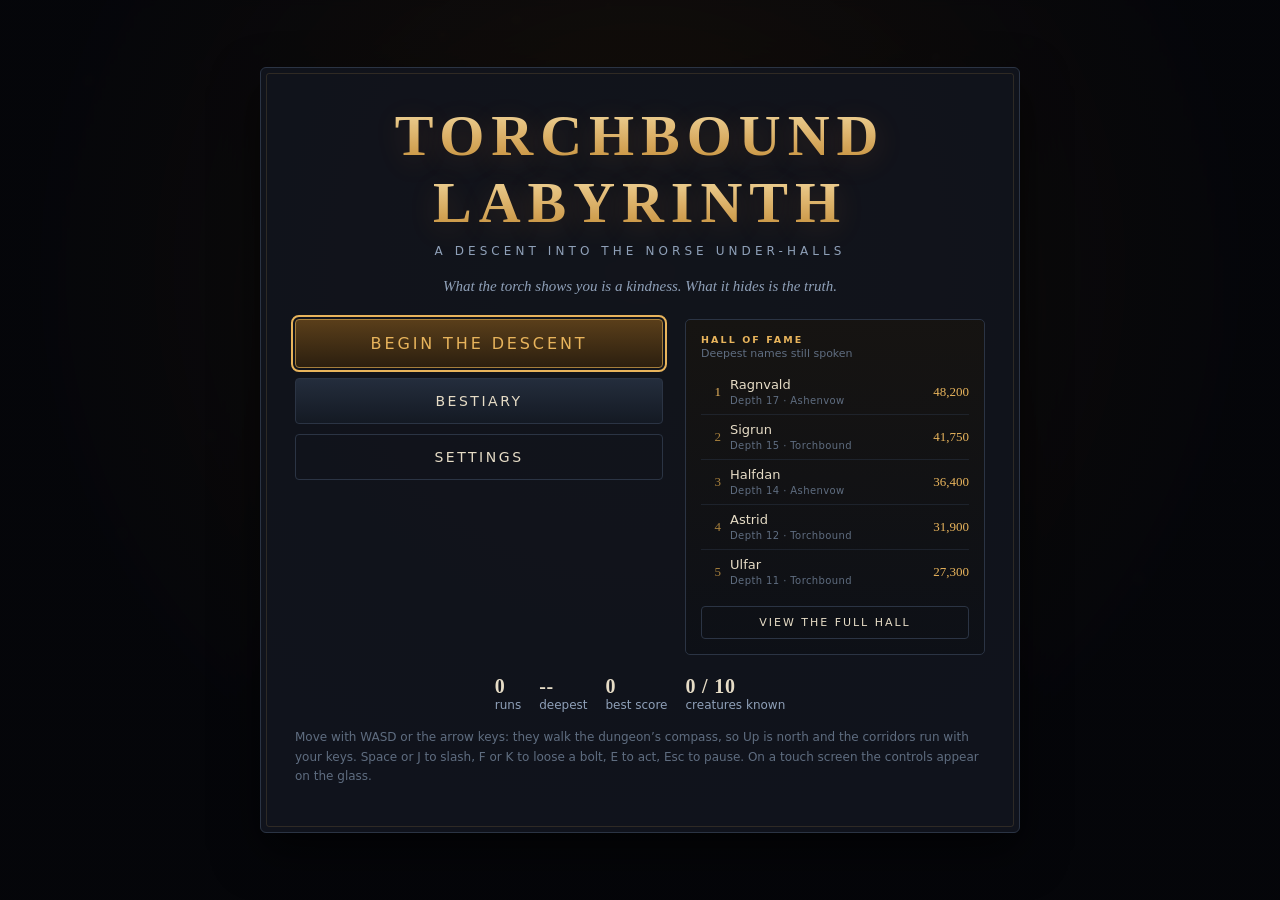
==== commit 00d8bd1d: "Point every arrow where it walks, and let the menus fit the glass Three faults on a touch screen, an" ====
--- a/index.html
+++ b/index.html
@@ -51,8 +51,16 @@
           </div>
         </div>
         <div class="hud-buttons">
-          <button class="icon-btn" id="btnBestiary" data-label="Bestiary" title="Bestiary (B)" aria-label="Open the bestiary"><span aria-hidden="true">&#9763;</span></button>
-          <button class="icon-btn" id="btnPause" data-label="Pause" title="Pause (Esc)" aria-label="Pause the game"><span aria-hidden="true">&#10073;&#10073;</span></button>
+          <button class="icon-btn" id="btnBestiary" data-label="Bestiary" title="Bestiary (B)" aria-label="Open the bestiary">
+            <svg class="ico" viewBox="0 0 24 24" aria-hidden="true" focusable="false">
+              <path d="M12 2C7.6 2 4 5.4 4 9.6c0 2.4 1.1 4.3 2.9 5.6.4.3.6.7.6 1.2v1.1c0 .8.7 1.5 1.5 1.5h6c.8 0 1.5-.7 1.5-1.5v-1.1c0-.5.2-.9.6-1.2 1.8-1.3 2.9-3.2 2.9-5.6C20 5.4 16.4 2 12 2Zm-3.2 9.4a2 2 0 1 1 0-4 2 2 0 0 1 0 4Zm6.4 0a2 2 0 1 1 0-4 2 2 0 0 1 0 4ZM12 12.6l1.2 2.4h-2.4L12 12.6ZM9 20h2v2H9v-2Zm4 0h2v2h-2v-2Z"/>
+            </svg>
+          </button>
+          <button class="icon-btn" id="btnPause" data-label="Pause" title="Pause (Esc)" aria-label="Pause the game">
+            <svg class="ico" viewBox="0 0 24 24" aria-hidden="true" focusable="false">
+              <rect x="6.5" y="4.5" width="4" height="15" rx="1"/><rect x="13.5" y="4.5" width="4" height="15" rx="1"/>
+            </svg>
+          </button>
         </div>
       </div>
     </div>
@@ -89,16 +97,16 @@
     </div>
     <div class="diamond" id="diamond" role="group" aria-label="Movement pad" hidden>
       <button class="dbtn north" data-dir="north" type="button" aria-label="Walk north">
-        <i class="dbtn-arrow" aria-hidden="true">&#8593;</i><em>N</em>
+        <i class="dbtn-arrow" aria-hidden="true"></i><em>N</em>
       </button>
       <button class="dbtn east" data-dir="east" type="button" aria-label="Walk east">
-        <i class="dbtn-arrow" aria-hidden="true">&#8593;</i><em>E</em>
+        <i class="dbtn-arrow" aria-hidden="true"></i><em>E</em>
       </button>
       <button class="dbtn south" data-dir="south" type="button" aria-label="Walk south">
-        <i class="dbtn-arrow" aria-hidden="true">&#8593;</i><em>S</em>
+        <i class="dbtn-arrow" aria-hidden="true"></i><em>S</em>
       </button>
       <button class="dbtn west" data-dir="west" type="button" aria-label="Walk west">
-        <i class="dbtn-arrow" aria-hidden="true">&#8593;</i><em>W</em>
+        <i class="dbtn-arrow" aria-hidden="true"></i><em>W</em>
       </button>
       <span class="diamond-hub" aria-hidden="true"></span>
     </div>
--- a/src/ui/styles.css
+++ b/src/ui/styles.css
@@ -19,10 +19,24 @@
   --shadow: 0 18px 46px rgba(0, 0, 0, .6);
   --display: "Palatino Linotype", "Book Antiqua", Palatino, Georgia, serif;
   --ui: "Trebuchet MS", "Segoe UI", system-ui, -apple-system, sans-serif;
+  /* How far a dungeon axis leans off horizontal once the camera has drawn it:
+     atan(TILE_H / TILE_W) for the 64x32 tiles in render/iso.js. The pad's
+     arrows are aimed with this, so they lean exactly as the corridors do. */
+  --iso-tilt: 26.565deg;
   color-scheme: dark;
 }
 
 * { box-sizing: border-box; }
+
+/* The browser hides [hidden] with `display: none` at user-agent weight, which
+   any author `display` here outranks -- so a rule as ordinary as
+   `.chip { display: inline-flex }` quietly re-showed the elements the HUD had
+   just hidden. That left an empty key chip, an ammo count for a crossbow the
+   player has not found, an empty action prompt pinned to the foot of the
+   screen, and a FIRE button that could be pressed with nothing to fire.
+   State the intent once, at author weight, and let every `display` rule below
+   be written without having to remember this. */
+[hidden] { display: none !important; }
 
 /* One visible focus ring for every interactive element. The old rule set
    `outline: none` and leaned on a border-colour change, which is close to
@@ -42,11 +56,17 @@
   overscroll-behavior: none;
   -webkit-tap-highlight-color: transparent;
   -webkit-user-select: none; user-select: none;
-  touch-action: none;
-}
+  /* Not `none`: the effective touch-action is the intersection of every
+     ancestor's, so forbidding panning here forbids it inside the menus too,
+     and a settings list taller than the screen could never be scrolled with
+     a thumb. The play surfaces opt out individually instead. */
+  touch-action: manipulation;
+}
+/* Text fields still need a caret and a selection on iOS. */
+input, textarea { -webkit-user-select: text; user-select: text; }
 
 #app { position: fixed; inset: 0; }
-#game { position: absolute; inset: 0; width: 100%; height: 100%; display: block; }
+#game { position: absolute; inset: 0; width: 100%; height: 100%; display: block; touch-action: none; }
 
 /* ---------------------------------------------------------------- HUD */
 .hud {
@@ -55,7 +75,6 @@
            max(12px, env(safe-area-inset-bottom)) max(12px, env(safe-area-inset-left));
   display: flex; flex-direction: column;
 }
-.hud[hidden] { display: none; }
 .hud-top { display: flex; justify-content: space-between; align-items: flex-start; gap: 12px; }
 .hud-left, .hud-right { display: flex; flex-direction: column; gap: 8px; }
 .hud-right { align-items: flex-end; }
@@ -125,7 +144,6 @@
   font-size: 11.5px; letter-spacing: .04em; color: var(--stone);
   text-shadow: 0 1px 3px #000;
 }
-.hazard-chip[hidden] { display: none; }
 .hazard-chip b {
   color: var(--parchment); font-weight: 600; font-size: 11px;
   letter-spacing: .14em; text-transform: uppercase; flex: 0 0 auto;
@@ -144,28 +162,39 @@
 .streak-bar > div { height: 100%; background: var(--ember); transform-origin: right center; }
 
 .hud-buttons { display: flex; gap: 8px; margin-top: 8px; pointer-events: auto; }
+/* The icons are drawn, not typed. A font glyph for `pause` picks up whatever
+   the platform happens to have -- another weight, another baseline, an emoji
+   for the skull -- and a <button> does not inherit the page font, so the
+   labels came out in the UA default. That is why this row never lined up. */
 .icon-btn {
-  width: 40px; height: 40px; border-radius: 4px; cursor: pointer;
+  width: 40px; height: 40px; padding: 0; border-radius: 4px; cursor: pointer;
   background: rgba(10, 13, 19, .85); border: 1px solid var(--panel-edge);
-  color: var(--stone); font-size: 15px; display: grid; place-items: center;
+  color: var(--stone); font-family: var(--ui); line-height: 1;
+  display: flex; flex-direction: column; align-items: center; justify-content: center; gap: 2px;
   transition: background .15s, color .15s, border-color .15s;
 }
-.icon-btn:hover { background: #1c2431; color: var(--gold); border-color: var(--gold-dim); }
+.icon-btn .ico { width: 19px; height: 19px; display: block; flex: 0 0 auto; fill: currentColor; }
 .icon-btn::after { content: ''; }
+/* Hover is guarded: on a touch screen it sticks after the tap. */
+@media (hover: hover) {
+  .icon-btn:hover { background: #1c2431; color: var(--gold); border-color: var(--gold-dim); }
+}
+.icon-btn:active { background: #1c2431; color: var(--gold); border-color: var(--gold-dim); }
 /* On a touch screen the target grows and takes a word with it -- there is no
    hover to reveal the title attribute and no keyboard shortcut to lean on.
+   Both buttons take one width, so the row reads as a pair rather than as two
+   sizes of the same thing.
    On a pointer device the glyph plus its tooltip is enough. */
 @media (pointer: coarse) {
-  .hud-buttons .icon-btn {
-    width: auto; min-width: 52px; height: 48px; padding: 0 12px;
-    display: flex; flex-direction: column; gap: 1px; line-height: 1;
-  }
+  .hud-buttons { gap: 10px; }
+  .hud-buttons .icon-btn { width: 64px; height: 52px; padding: 0 3px; gap: 3px; }
+  .icon-btn .ico { width: 21px; height: 21px; }
   .icon-btn::after {
     content: attr(data-label);
-    font-size: 8px; letter-spacing: .14em; text-transform: uppercase;
-    color: var(--stone-dim);
+    font-size: 8px; letter-spacing: .1em; text-transform: uppercase;
+    color: var(--stone-dim); line-height: 1;
   }
-  .icon-btn:hover::after, .icon-btn:active::after { color: inherit; }
+  .icon-btn:active::after { color: inherit; }
 }
 
 .hazard-banner {
@@ -217,7 +246,6 @@
 
 /* ------------------------------------------------------- touch controls */
 .touch { position: absolute; inset: 0; pointer-events: none; z-index: 5; }
-.touch[hidden] { display: none; }
 /* The whole lower-left of the screen is the movement surface: the pad jumps
    to wherever the thumb lands, which is far easier to hit than a fixed
    circle you have to look down for. */
@@ -267,37 +295,50 @@
      is 40% wider than the pad once rotated. */
   pointer-events: none; touch-action: none;
 }
-.diamond[hidden] { display: none; }
 .dbtn, .diamond-hub {
-  position: absolute; width: 62px; height: 62px;
-  display: grid; place-content: center; gap: 1px;
+  position: absolute; width: 62px; height: 62px; padding: 0;
+  display: grid; place-content: center; justify-items: center; gap: 3px;
   border-radius: 8px; transform: rotate(-45deg);
   background: rgba(20,26,36,.82); border: 1px solid rgba(143,160,184,.34);
-  color: var(--parchment); cursor: pointer; pointer-events: auto;
+  color: var(--parchment); font-family: var(--ui); cursor: pointer; pointer-events: auto;
   touch-action: none; transition: transform .07s, background .1s, border-color .1s;
 }
 .dbtn.north { top: 0; left: 53px; }
 .dbtn.east { top: 53px; right: 0; }
 .dbtn.south { bottom: 0; left: 53px; }
 .dbtn.west { top: 53px; left: 0; }
+/* A drawn arrow, not a glyph: it has to be rotated, and a glyph's ink is not
+   centred in its own box, so a rotated one sits visibly off the middle of the
+   button. Every one of these used to be the same upward glyph under the same
+   rotation, which pointed all four of them north.
+   The button is counter-rotated upright for the thumb, so the angle written
+   here is the arrow's true angle on screen -- and the angle it is given is
+   the one the camera actually draws that axis at. That is not 45deg: the view
+   is 2:1 isometric, so a corridor running north leaves the player at 26.6deg
+   above the horizontal, not 45. The pad stays a square diamond because that
+   is what a thumb wants; only the arrows carry the real bearing. */
 .dbtn-arrow {
-  font-style: normal; font-size: 22px; line-height: .9; color: var(--gold);
-  /* Undo the button's counter-rotation so the glyph follows the frame and
-     points along the true on-screen direction of that dungeon axis. */
-  transform: rotate(45deg);
-  display: block;
-}
+  width: 21px; height: 21px; display: block; background: var(--gold);
+  clip-path: polygon(50% 0, 100% 50%, 67% 50%, 67% 100%, 33% 100%, 33% 50%, 0 50%);
+  transition: background .1s;
+}
+/* The art points up at 0deg, so each rotation is the screen bearing + 90. */
+.dbtn.north .dbtn-arrow { transform: rotate(calc(90deg - var(--iso-tilt))); }
+.dbtn.east  .dbtn-arrow { transform: rotate(calc(90deg + var(--iso-tilt))); }
+.dbtn.south .dbtn-arrow { transform: rotate(calc(270deg - var(--iso-tilt))); }
+.dbtn.west  .dbtn-arrow { transform: rotate(calc(270deg + var(--iso-tilt))); }
 .dbtn em {
-  font-style: normal; font-size: 8.5px; font-weight: 700;
-  letter-spacing: .16em; color: var(--stone-dim);
+  font-style: normal; font-size: 8.5px; font-weight: 700; line-height: 1;
+  letter-spacing: .16em; text-indent: .08em; color: var(--stone-dim);
 }
 .dbtn:active, .dbtn.down {
   transform: rotate(-45deg) scale(.93);
   background: rgba(60,44,20,.92); border-color: rgba(232,180,92,.7);
 }
 .dbtn.down em, .dbtn:active em { color: var(--gold); }
+.dbtn.down .dbtn-arrow, .dbtn:active .dbtn-arrow { background: #ffd694; }
 .diamond-hub {
-  top: 53px; left: 53px; width: 62px; height: 62px;
+  top: 64px; left: 64px; width: 40px; height: 40px;
   background: rgba(6,8,12,.42); border-color: rgba(143,160,184,.1);
   pointer-events: none; cursor: default;
 }
@@ -309,8 +350,9 @@
   pointer-events: auto;
 }
 .tbtn {
-  width: 74px; height: 74px; border-radius: 50%; cursor: pointer;
-  font-family: var(--ui); font-size: 12px; letter-spacing: .1em; font-weight: 700;
+  width: 74px; height: 74px; padding: 0; border-radius: 50%; cursor: pointer;
+  display: grid; place-items: center; line-height: 1;
+  font-family: var(--ui); font-size: 12px; letter-spacing: .1em; text-indent: .05em; font-weight: 700;
   color: var(--parchment); background: rgba(20,26,36,.82);
   border: 2px solid rgba(143,160,184,.35);
   touch-action: none; transition: transform .06s, background .1s;
@@ -322,17 +364,37 @@
 
 /* -------------------------------------------------------------- screens */
 #screens { position: absolute; inset: 0; z-index: 10; pointer-events: none; }
+/* The screen is the scroller, not the panel. A panel that scrolled inside a
+   fixed height left its carved inner border (::before, positioned against the
+   padding box) sliding away from the frame, and pinned its own height to a
+   `vh` unit -- which on a phone measures the viewport *without* the browser
+   chrome, so the last settings row sat under the address bar with no way to
+   reach it. Scrolling the whole panel instead needs no height at all: it is
+   as tall as its content, and the screen scrolls to whatever will not fit. */
 .screen {
   position: absolute; inset: 0; display: none;
-  align-items: center; justify-content: center; padding: 20px;
+  align-items: flex-start; justify-content: center;
+  padding: max(clamp(12px, 2.4vw, 20px), env(safe-area-inset-top))
+           max(clamp(12px, 2.4vw, 20px), env(safe-area-inset-right))
+           max(clamp(12px, 2.4vw, 20px), env(safe-area-inset-bottom))
+           max(clamp(12px, 2.4vw, 20px), env(safe-area-inset-left));
   background: radial-gradient(ellipse at 50% 30%, rgba(24,18,10,.55), rgba(5,6,10,.93) 68%);
-  backdrop-filter: blur(3px); pointer-events: auto; overflow-y: auto;
-}
+  backdrop-filter: blur(3px); pointer-events: auto;
+  overflow-y: auto; overscroll-behavior: contain; -webkit-overflow-scrolling: touch;
+  scrollbar-width: thin; scrollbar-color: var(--gold-dim) transparent;
+}
+.screen::-webkit-scrollbar { width: 10px; }
+.screen::-webkit-scrollbar-thumb { background: var(--gold-dim); border-radius: 5px;
+  border: 3px solid transparent; background-clip: content-box; }
 .screen.active { display: flex; animation: screenIn .28s ease-out; }
 @keyframes screenIn { from { opacity: 0; } }
 
 .panel {
-  width: min(760px, 100%); max-height: calc(100vh - 40px); overflow-y: auto;
+  width: min(760px, 100%);
+  /* Auto margins centre the panel while it fits and collapse to zero once it
+     does not, which keeps the top of a tall panel reachable -- centring it
+     with align-items would push the head of it above the scroll origin. */
+  margin: auto;
   background: var(--panel); border: 1px solid var(--panel-edge);
   border-radius: 6px; box-shadow: var(--shadow); padding: clamp(18px, 3.5vw, 34px);
   position: relative;
@@ -455,7 +517,15 @@
 .legend-swatch.mem { background: linear-gradient(135deg, #2b3542, #1b212a); border-color: rgba(120,150,190,.22); }
 .legend-swatch.dark { background: #06080c; border-color: rgba(255,255,255,.04); }
 
-table.board { width: 100%; border-collapse: collapse; font-size: 14px; }
+/* Seven columns will not fit a phone. The narrow rules below drop the ones
+   that are flavour rather than rank, and the wrapper carries whatever is
+   left: a table that scrolls in its own strip never widens the panel, so the
+   rest of the screen stays put. */
+.board-wrap {
+  margin-top: 4px; overflow-x: auto; overscroll-behavior-x: contain;
+  scrollbar-width: thin; scrollbar-color: var(--gold-dim) transparent;
+}
+table.board { width: 100%; min-width: 240px; border-collapse: collapse; font-size: 14px; }
 table.board td.mode { font-size: 11px; letter-spacing: .1em; text-transform: uppercase; color: var(--stone-dim); }
 table.board td.mode.ashenvow { color: var(--blood); }
 table.board td.mode.torchbound { color: var(--gold-dim); }
@@ -532,16 +602,43 @@
 .beast-stats b { color: var(--parchment); font-weight: 600; }
 
 /* ---------------------------------------------------------- settings */
-.setting { display: flex; align-items: center; gap: 14px; padding: 11px 0; border-bottom: 1px solid rgba(43,52,68,.5); }
-.setting label { flex: 1 1 auto; font-size: 14px; }
-.setting input[type=range] { flex: 0 0 190px; accent-color: var(--gold); }
+/* Every row wraps rather than squeezing. The control was previously free to
+   shrink below its own contents and `.seg` clips what overflows, so on a
+   phone a four-way choice showed as a 60px sliver with three of its options
+   cut off the side. Nothing here shrinks past its content: when the label and
+   the control cannot share a line, the control takes the next one. */
+.setting {
+  display: flex; flex-wrap: wrap; align-items: center;
+  gap: 10px 14px; padding: 12px 0; border-bottom: 1px solid rgba(43,52,68,.5);
+}
+.setting-label { flex: 1 1 220px; min-width: 0; font-size: 14px; }
+.setting-label .hint { margin-top: 3px; }
+.setting input[type=range] { flex: 1 1 170px; min-width: 140px; max-width: 230px; accent-color: var(--gold); }
 .setting .value { flex: 0 0 46px; text-align: right; font-variant-numeric: tabular-nums; color: var(--gold); font-size: 13px; }
-.seg { display: flex; border: 1px solid var(--panel-edge); border-radius: 4px; overflow: hidden; }
+
+/* The 1px gaps are the container's background showing through, which draws
+   the dividers in both axes -- so the group still reads as one control after
+   it wraps onto a second row. */
+.seg {
+  flex: 0 1 auto; display: flex; flex-wrap: wrap; gap: 1px;
+  background: var(--panel-edge);
+  border: 1px solid var(--panel-edge); border-radius: 4px; overflow: hidden;
+}
 .seg button {
-  padding: 7px 13px; font-size: 11px; letter-spacing: .1em; text-transform: uppercase;
-  background: transparent; border: 0; color: var(--stone); cursor: pointer;
-}
-.seg button.on { background: rgba(232,180,92,.16); color: var(--gold); }
+  flex: 1 1 auto; min-height: 38px; padding: 8px 14px;
+  font-family: var(--ui); font-size: 11px; letter-spacing: .1em; text-transform: uppercase;
+  background: rgba(12,16,23,.72); border: 0; color: var(--stone); cursor: pointer;
+  transition: background .14s, color .14s;
+}
+@media (hover: hover) {
+  .seg button:hover { background: rgba(30,38,52,.8); color: var(--parchment); }
+}
+/* Layered so the tint sits on the button's own ground rather than on the
+   divider colour showing through it. */
+.seg button.on {
+  background: linear-gradient(rgba(232,180,92,.18), rgba(232,180,92,.18)), rgba(12,16,23,.72);
+  color: var(--gold);
+}
 
 /* ------------------------------------------------------------- misc */
 .kv { display: flex; gap: 18px; flex-wrap: wrap; margin-top: 14px; }
@@ -576,6 +673,25 @@
 @keyframes spin { to { transform: rotate(360deg); } }
 .flavour { font-family: var(--display); font-style: italic; color: var(--stone); font-size: 15px; line-height: 1.7; }
 
+/* Menu controls under a thumb. Sized to be hit, not to dominate: 44px for
+   anything that sits in a row of its own kind, where an oversized target is
+   as easy to hit by accident as a small one is to miss, and a little more for
+   the full-width menu buttons, which have no neighbour to be confused with. */
+@media (pointer: coarse) {
+  .seg button { min-height: 44px; padding: 10px 15px; font-size: 11.5px; }
+  .setting input[type=range] { height: 40px; }
+  .btn { padding: 15px 22px; min-height: 50px; }
+  .btn.small { padding: 12px 14px; min-height: 44px; }
+}
+
+/* Once the label and its control no longer share a line, the control spans
+   the row: a full-width segment is both easier to read and easier to hit
+   than one hugging the left edge. */
+@media (max-width: 560px) {
+  .setting { gap: 8px 12px; }
+  .setting .seg { flex: 1 1 100%; }
+}
+
 @media (max-width: 640px) {
   .panel { padding: 18px 16px; }
   .relic-grid { grid-template-columns: 1fr; gap: 10px; }
@@ -589,10 +705,21 @@
   .beast-grid { grid-template-columns: repeat(auto-fill, minmax(140px, 1fr)); }
   /* The hint is the reminder; the name alone still carries the warning. */
   .hazard-chip span { display: none; }
-  table.board td.mode { display: none; }
-  table.board th:nth-child(4) { display: none; }
+  /* Mode, then great foes: the rank, the name and the score are what the
+     board is for. */
+  table.board td.mode, table.board th:nth-child(4) { display: none; }
+  table.board td:nth-child(6), table.board th:nth-child(6) { display: none; }
+  table.board th, table.board td { padding-left: 6px; padding-right: 6px; }
+}
+@media (max-width: 430px) {
+  /* Build is the last thing to go; below this the name would start eliding. */
+  table.board td:nth-child(3), table.board th:nth-child(3) { display: none; }
+  table.board { font-size: 13px; }
 }
 @media (max-height: 520px) {
+  .panel { padding: 14px 16px; }
+  h1.title { font-size: clamp(24px, 5vw, 38px); }
+  .menu { margin-top: 16px; gap: 8px; }
   .dpad { width: 122px; height: 122px; }
   .dpad-stick { width: 54px; height: 54px; margin: -27px 0 0 -27px; }
   .diamond { width: 140px; height: 140px; }
@@ -601,8 +728,8 @@
   .dbtn.east { top: 44px; }
   .dbtn.south { left: 44px; }
   .dbtn.west { top: 44px; }
-  .diamond-hub { top: 44px; left: 44px; }
-  .dbtn-arrow { font-size: 19px; }
+  .diamond-hub { top: 54px; left: 54px; width: 32px; height: 32px; }
+  .dbtn-arrow { width: 18px; height: 18px; }
   .tbtn { width: 62px; height: 62px; }
   .buttons { grid-template-columns: repeat(2, 62px); }
 }
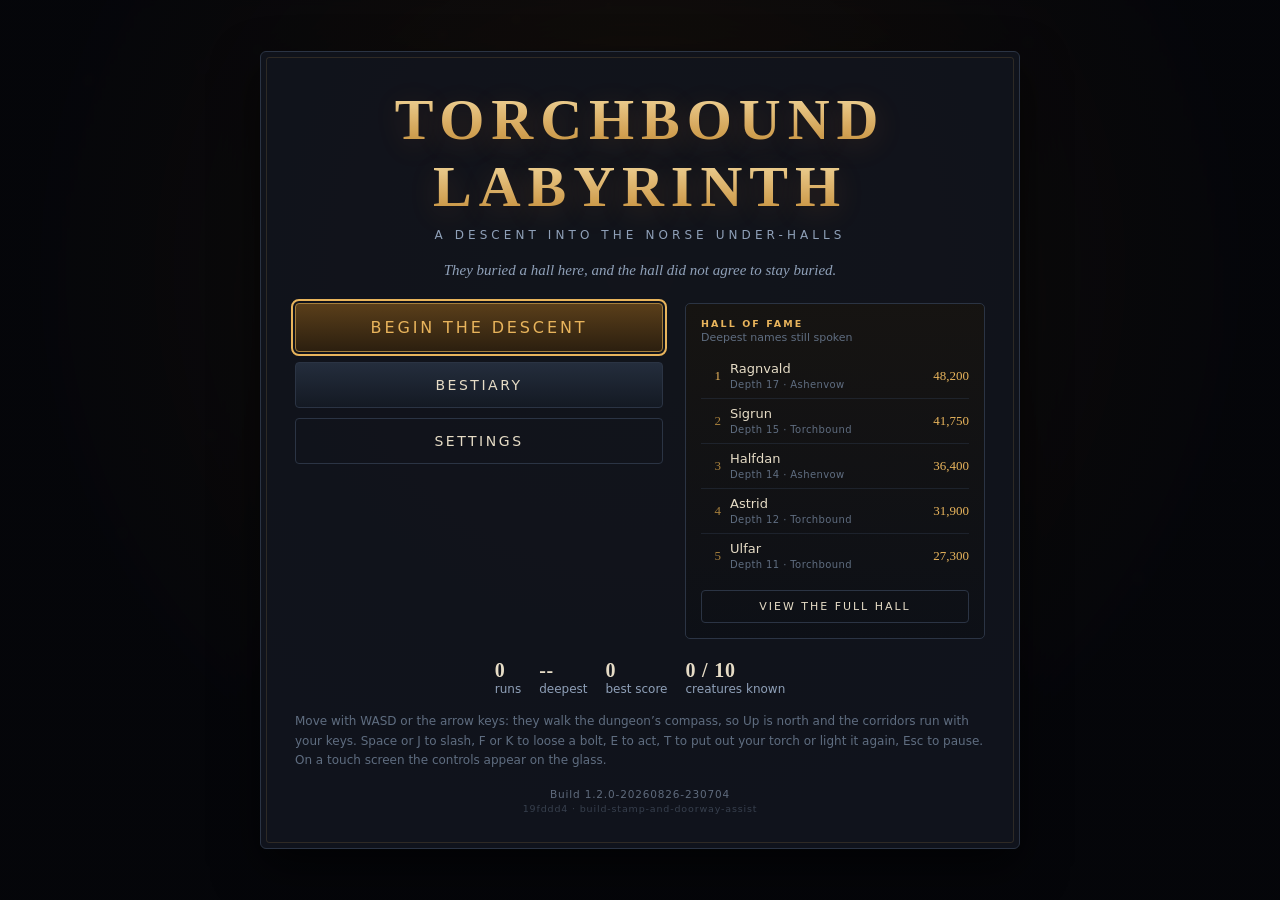
==== commit 5d719ef1: "The labyrinth is lived in now The rooms were bare, nothing in them moved, and a corridor you had fou" ====
--- a/index.html
+++ b/index.html
@@ -111,6 +111,7 @@
       <span class="diamond-hub" aria-hidden="true"></span>
     </div>
     <div class="buttons">
+      <button class="tbtn torch" data-action="torch" type="button" aria-label="Put out or relight your torch">TORCH</button>
       <button class="tbtn action" data-action="action" type="button" aria-label="Act on what is in front of you">ACT</button>
       <button class="tbtn fire" data-action="fire" id="touchFire" type="button" aria-label="Loose a crossbow bolt" hidden>FIRE</button>
       <button class="tbtn slash" data-action="slash" type="button" aria-label="Slash with the sword">SLASH</button>
--- a/src/ui/styles.css
+++ b/src/ui/styles.css
@@ -361,6 +361,10 @@
 .tbtn.slash { border-color: rgba(232,180,92,.6); color: var(--gold); grid-column: 2; grid-row: 2; }
 .tbtn.fire { border-color: rgba(168,216,239,.55); color: var(--frost); grid-column: 1; grid-row: 2; }
 .tbtn.action { border-color: rgba(111,206,135,.5); color: var(--good); grid-column: 2; grid-row: 1; }
+/* The torch toggle takes the one free corner of the pad. Smaller type: it is
+   a word, not a verb, and it is pressed far less often than the other three. */
+.tbtn.torch { border-color: rgba(255,154,58,.5); color: var(--ember); grid-column: 1; grid-row: 1; font-size: 10px; }
+.tbtn.torch.out { border-color: rgba(143,160,184,.4); color: var(--stone); }
 
 /* -------------------------------------------------------------- screens */
 #screens { position: absolute; inset: 0; z-index: 10; pointer-events: none; }
@@ -651,6 +655,16 @@
 }
 .relic-pill b { color: var(--gold); font-weight: 600; }
 .hint { font-size: 12px; color: var(--stone-dim); line-height: 1.6; }
+
+/* The build stamp. Deliberately the quietest thing on the panel: it exists so
+   a screenshot can be traced back to a commit, not to be read while playing. */
+.build-stamp {
+  margin: 18px 0 0; text-align: center; font-size: 10.5px; letter-spacing: .08em;
+  color: var(--stone-dim); opacity: .62; font-variant-numeric: tabular-nums;
+  user-select: text; -webkit-user-select: text;
+}
+.build-stamp b { font-weight: 500; color: var(--stone); }
+.build-stamp small { display: block; margin-top: 3px; font-size: 9.5px; opacity: .8; }
 .controls-grid { display: grid; grid-template-columns: repeat(auto-fit, minmax(190px, 1fr)); gap: 8px 22px; margin-top: 10px; }
 .controls-grid div { font-size: 12.5px; color: var(--stone); display: flex; justify-content: space-between; gap: 10px; }
 .controls-grid b { color: var(--parchment); font-weight: 500; }
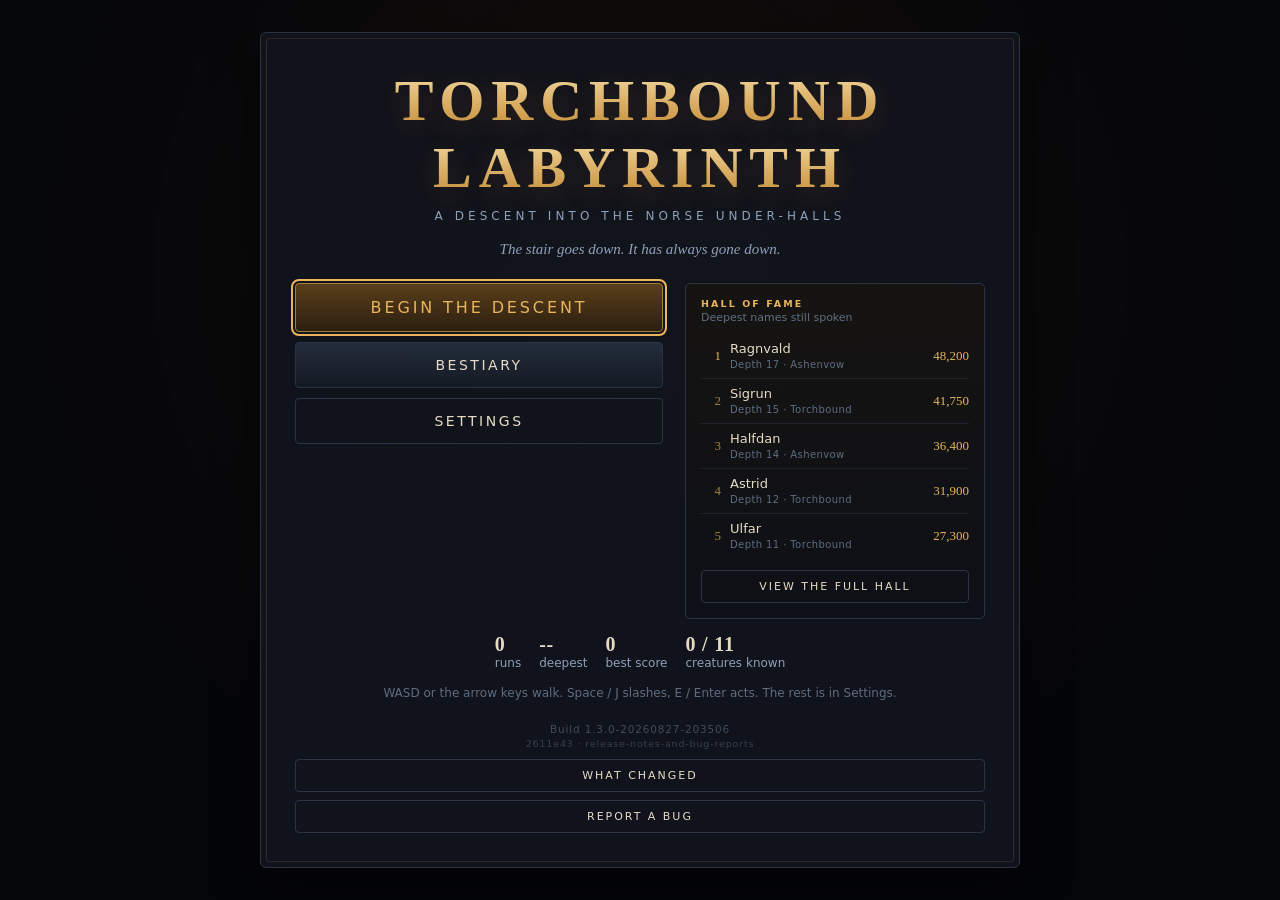
==== commit 43ab07ff: "Offline play, stones that move, and something under the floor Ten stages of work, from a written bri" ====
--- a/index.html
+++ b/index.html
@@ -51,6 +51,15 @@
           </div>
         </div>
         <div class="hud-buttons">
+          <button class="icon-btn" id="btnMap" data-label="Map" title="Map (M)" aria-label="Open the map">
+            <!-- A trifold, drawn as three filled panels rather than one path
+                 with holes in it: at 21px a fill rule is a coin toss. -->
+            <svg class="ico" viewBox="0 0 24 24" aria-hidden="true" focusable="false">
+              <path d="M2.4 6.8 8.2 4.8V17.8L2.4 19.8Z"/>
+              <path d="M9 4.8 14.8 6.8V19.8L9 17.8Z"/>
+              <path d="M15.6 6.8 21.4 4.8V17.8L15.6 19.8Z"/>
+            </svg>
+          </button>
           <button class="icon-btn" id="btnBestiary" data-label="Bestiary" title="Bestiary (B)" aria-label="Open the bestiary">
             <svg class="ico" viewBox="0 0 24 24" aria-hidden="true" focusable="false">
               <path d="M12 2C7.6 2 4 5.4 4 9.6c0 2.4 1.1 4.3 2.9 5.6.4.3.6.7.6 1.2v1.1c0 .8.7 1.5 1.5 1.5h6c.8 0 1.5-.7 1.5-1.5v-1.1c0-.5.2-.9.6-1.2 1.8-1.3 2.9-3.2 2.9-5.6C20 5.4 16.4 2 12 2Zm-3.2 9.4a2 2 0 1 1 0-4 2 2 0 0 1 0 4Zm6.4 0a2 2 0 1 1 0-4 2 2 0 0 1 0 4ZM12 12.6l1.2 2.4h-2.4L12 12.6ZM9 20h2v2H9v-2Zm4 0h2v2h-2v-2Z"/>
@@ -86,9 +95,9 @@
 
   <div id="touch" class="touch" hidden>
     <!-- Two movement surfaces, one shown at a time (Settings > Touch pad).
-         The diamond is the default: rotated 45 degrees, its four buttons sit
-         on the screen diagonals, which is exactly where the isometric view
-         draws the four dungeon axes. -->
+         The diamond is the default: its four buttons sit at the corners of a
+         wide diamond, roughly where the isometric view draws the four dungeon
+         axes, and each button's arrow carries the exact bearing. -->
     <div class="dpad-zone" id="dpadZone" aria-label="Movement area" hidden>
       <div class="dpad" id="dpad">
         <div class="dpad-base"></div>
--- a/src/ui/styles.css
+++ b/src/ui/styles.css
@@ -182,12 +182,12 @@
 .icon-btn:active { background: #1c2431; color: var(--gold); border-color: var(--gold-dim); }
 /* On a touch screen the target grows and takes a word with it -- there is no
    hover to reveal the title attribute and no keyboard shortcut to lean on.
-   Both buttons take one width, so the row reads as a pair rather than as two
+   All three take one width, so the row reads as a set rather than as three
    sizes of the same thing.
    On a pointer device the glyph plus its tooltip is enough. */
 @media (pointer: coarse) {
-  .hud-buttons { gap: 10px; }
-  .hud-buttons .icon-btn { width: 64px; height: 52px; padding: 0 3px; gap: 3px; }
+  .hud-buttons { gap: 8px; }
+  .hud-buttons .icon-btn { width: 58px; height: 52px; padding: 0 2px; gap: 3px; }
   .icon-btn .ico { width: 21px; height: 21px; }
   .icon-btn::after {
     content: attr(data-label);
@@ -280,43 +280,45 @@
   transition: transform .06s linear;
 }
 /* --- diamond pad ---
-   The frame is rotated 45deg, so buttons placed at its top/right/bottom/left
-   land on the screen diagonals -- and the isometric camera draws the four
-   dungeon axes as exactly those diagonals. Each button is counter-rotated
-   back to an upright square for the thumb; only the arrow inside stays turned,
-   so it points down the corridor it actually walks. */
+   The four buttons sit at the corners of a diamond that is wider than it is
+   tall, leaning towards the flat 2:1 of a floor tile without going all the way
+   there (a thumb needs the north and south buttons kept apart). So each button
+   lies roughly along the screen direction its corridor runs: north up and to
+   the right, east down and to the right, and so on. The buttons stay upright
+   squares for the thumb; only the arrow inside each is turned, and it is turned
+   to the exact bearing the camera draws that axis at (--iso-tilt), which the
+   pad's corners only approximate. */
 .diamond {
-  position: absolute; width: 168px; height: 168px;
+  position: absolute; width: 168px; height: 126px;
   left: max(26px, calc(env(safe-area-inset-left) + 14px));
   bottom: max(30px, calc(env(safe-area-inset-bottom) + 18px));
-  transform: rotate(45deg);
-  /* The frame is only a rotation: taps in the gaps between the four buttons
-     must fall through rather than being swallowed by its bounding box, which
-     is 40% wider than the pad once rotated. */
+  /* Only the four buttons take taps: presses in the gaps between them must
+     fall through to whatever is behind the pad. */
   pointer-events: none; touch-action: none;
 }
 .dbtn, .diamond-hub {
-  position: absolute; width: 62px; height: 62px; padding: 0;
+  position: absolute; width: 58px; height: 58px; padding: 0;
   display: grid; place-content: center; justify-items: center; gap: 3px;
-  border-radius: 8px; transform: rotate(-45deg);
+  border-radius: 8px;
   background: rgba(20,26,36,.82); border: 1px solid rgba(143,160,184,.34);
   color: var(--parchment); font-family: var(--ui); cursor: pointer; pointer-events: auto;
   touch-action: none; transition: transform .07s, background .1s, border-color .1s;
 }
-.dbtn.north { top: 0; left: 53px; }
-.dbtn.east { top: 53px; right: 0; }
-.dbtn.south { bottom: 0; left: 53px; }
-.dbtn.west { top: 53px; left: 0; }
+.dbtn.north { top: 0; left: 110px; }
+.dbtn.east { top: 68px; left: 110px; }
+.dbtn.south { top: 68px; left: 0; }
+.dbtn.west { top: 0; left: 0; }
 /* A drawn arrow, not a glyph: it has to be rotated, and a glyph's ink is not
    centred in its own box, so a rotated one sits visibly off the middle of the
    button. Every one of these used to be the same upward glyph under the same
    rotation, which pointed all four of them north.
-   The button is counter-rotated upright for the thumb, so the angle written
-   here is the arrow's true angle on screen -- and the angle it is given is
-   the one the camera actually draws that axis at. That is not 45deg: the view
-   is 2:1 isometric, so a corridor running north leaves the player at 26.6deg
-   above the horizontal, not 45. The pad stays a square diamond because that
-   is what a thumb wants; only the arrows carry the real bearing. */
+   The button is not rotated, so the angle written here is the arrow's true
+   angle on screen -- and the angle it is given is the one the camera actually
+   draws that axis at. That is not 45deg: the view is 2:1 isometric, so a
+   corridor running north leaves the player at 26.6deg above the horizontal.
+   The pad's corners are a wide diamond that leans the same way but not as far,
+   because a thumb wants the buttons kept apart; the arrows carry the exact
+   bearing. */
 .dbtn-arrow {
   width: 21px; height: 21px; display: block; background: var(--gold);
   clip-path: polygon(50% 0, 100% 50%, 67% 50%, 67% 100%, 33% 100%, 33% 50%, 0 50%);
@@ -332,13 +334,13 @@
   letter-spacing: .16em; text-indent: .08em; color: var(--stone-dim);
 }
 .dbtn:active, .dbtn.down {
-  transform: rotate(-45deg) scale(.93);
+  transform: scale(.93);
   background: rgba(60,44,20,.92); border-color: rgba(232,180,92,.7);
 }
 .dbtn.down em, .dbtn:active em { color: var(--gold); }
 .dbtn.down .dbtn-arrow, .dbtn:active .dbtn-arrow { background: #ffd694; }
 .diamond-hub {
-  top: 64px; left: 64px; width: 40px; height: 40px;
+  top: 44px; left: 65px; width: 38px; height: 38px;
   background: rgba(6,8,12,.42); border-color: rgba(143,160,184,.1);
   pointer-events: none; cursor: default;
 }
@@ -444,9 +446,38 @@
 .btn-row { display: flex; gap: 10px; flex-wrap: wrap; margin-top: 22px; }
 .btn-row .btn { flex: 1 1 160px; }
 
-/* ------------------------------------------------------ home layout */
+/* ------------------------------------------------------ home layout
+   The home screen has one hard requirement: on a phone it fits in a single
+   viewport. Nothing on it is reached by scrolling, because the first thing a
+   player looks for is the button that starts the game. The rules below give
+   back height in the order it is worth least -- the flavour line first, then
+   the tail of the hall, then the stamp's detail line -- as the screen shrinks. */
 .home-split { display: grid; grid-template-columns: 1fr minmax(240px, 300px); gap: 22px; margin-top: 20px; align-items: start; }
 .home-split .menu { margin-top: 0; }
+.home-flavour { text-align: center; margin: 14px 0 0; }
+.home-stats { justify-content: center; margin-top: 18px; }
+.home-controls { text-align: center; margin-top: 14px; }
+/* One line, once, on the first load after the game updated itself. Quiet
+   enough that it is not an interruption, present enough that a change nobody
+   was told about does not read as a bug they have found. */
+.update-note {
+  display: flex; align-items: center; gap: 10px; flex-wrap: wrap;
+  margin-top: 14px; padding: 9px 12px; border-radius: 5px;
+  background: rgba(232,180,92,.07); border: 1px solid rgba(232,180,92,.28);
+}
+.update-note-body { flex: 1 1 200px; min-width: 0; display: flex; flex-direction: column; gap: 2px; }
+.update-note-body b {
+  font-family: var(--display); font-size: 14px; font-weight: 500;
+  letter-spacing: .06em; color: var(--gold);
+}
+.update-note-body span { font-size: 11.5px; line-height: 1.45; color: var(--stone-dim); }
+.update-note .btn { flex: 0 0 auto; }
+.update-note-close { min-width: 40px; padding-left: 10px; padding-right: 10px; font-size: 16px; }
+
+/* The mercy column. Coloured only by which side of zero it fell, because the
+   size of the number is not the point -- the sign is. */
+table.board td.mercy.kind { color: var(--good); }
+table.board td.mercy.cruel { color: var(--blood); }
 
 .hall-preview {
   padding: 14px 15px 15px; border: 1px solid var(--panel-edge); border-radius: 5px;
@@ -498,6 +529,7 @@
 .difficulty-tagline { font-family: var(--display); font-style: italic; font-size: 14px; color: var(--parchment); line-height: 1.45; }
 .difficulty-text { font-size: 12.5px; line-height: 1.55; color: var(--stone); }
 .difficulty-cost { font-size: 12px; line-height: 1.5; color: var(--blood); }
+.difficulty-boon { font-size: 12px; line-height: 1.5; color: var(--good); }
 .difficulty-marks { display: flex; flex-wrap: wrap; gap: 6px; margin-top: auto; padding-top: 4px; }
 .difficulty-marks i {
   font-style: normal; font-size: 9.5px; letter-spacing: .12em; text-transform: uppercase;
@@ -541,6 +573,20 @@
 table.board tr.you td { background: rgba(232,180,92,.1); color: var(--gold); }
 table.board td.rank { font-family: var(--display); color: var(--gold-dim); width: 46px; }
 table.board td.num { text-align: right; font-variant-numeric: tabular-nums; }
+table.board td.when { color: var(--stone-dim); font-size: 11.5px; }
+table.board td.empty { text-align: center; color: var(--stone-dim); padding: 26px 10px; }
+/* Fifty rows will not fit on a phone, so the table gets its own scroll strip
+   with the header pinned to the top of it. */
+.board-wrap.tall { max-height: min(46vh, 420px); overflow-y: auto; }
+.board-wrap.tall table.board th {
+  position: sticky; top: 0; z-index: 1; background: var(--panel);
+  box-shadow: 0 1px 0 var(--panel-edge);
+}
+.hall-filter { margin-bottom: 10px; }
+.hall-files { justify-content: flex-start; gap: 8px; margin-top: 12px; flex-wrap: wrap; }
+.hall-note { color: var(--gold-dim); }
+.btn.danger { border-color: rgba(194,69,47,.5); color: var(--blood); }
+.btn.danger:hover { border-color: var(--blood); }
 table.board tr:nth-child(1) td.rank { color: var(--gold); font-size: 17px; }
 
 /* ------------------------------------------------------------ relics */
@@ -579,6 +625,8 @@
 .summary-row .label { flex: 0 0 auto; font-size: 14px; }
 .summary-row .detail { flex: 1 1 auto; font-size: 11px; color: var(--stone-dim); letter-spacing: .05em; }
 .summary-row .value { font-variant-numeric: tabular-nums; color: var(--gold); font-size: 15px; }
+/* A line that took something away is not gold. Blood Debt is the only one. */
+.summary-row .value.owed { color: var(--blood); }
 .summary-total {
   display: flex; justify-content: space-between; align-items: baseline;
   margin-top: 14px; padding-top: 14px; border-top: 1px solid var(--gold-dim);
@@ -656,18 +704,281 @@
 .relic-pill b { color: var(--gold); font-weight: 600; }
 .hint { font-size: 12px; color: var(--stone-dim); line-height: 1.6; }
 
+/* ------------------------------------------------------------- seeds */
+/* Folded away under the modes. A seed is a thing you go looking for, not a
+   field you are asked to fill in on the way past, so it is quiet until opened
+   and reads as an offer rather than a blank. */
+.seed-box { margin-top: 16px; border-top: 1px solid var(--panel-edge); padding-top: 10px; }
+.seed-summary {
+  cursor: pointer; list-style: none; display: flex; align-items: center; gap: 8px;
+  padding: 4px 0; color: var(--stone-dim);
+}
+.seed-summary::-webkit-details-marker { display: none; }
+.seed-summary::before {
+  content: '\25B8'; font-size: 10px; color: var(--gold-dim);
+  transition: transform .14s ease-out;
+}
+.seed-box[open] > .seed-summary::before { transform: rotate(90deg); }
+.seed-summary:hover, .seed-summary:focus-visible { color: var(--gold-dim); outline: none; }
+.seed-summary-label { font-size: 12px; letter-spacing: .04em; }
+.seed-summary-hint {
+  font-size: 9px; letter-spacing: .16em; text-transform: uppercase;
+  color: var(--stone-dim); border: 1px solid var(--panel-edge);
+  border-radius: 999px; padding: 2px 8px;
+}
+.seed-box .seed-row { margin-top: 10px; }
+.seed-box .seed-note { margin-bottom: 2px; }
+
+.seed-row { display: flex; gap: 9px; align-items: center; margin: 4px 0 6px; flex-wrap: wrap; }
+.seed-label {
+  font-size: 10px; letter-spacing: .16em; text-transform: uppercase; color: var(--stone-dim);
+  flex: 0 0 auto;
+}
+.seed-input {
+  flex: 1 1 180px; min-width: 0; padding: 10px 13px;
+  font-family: var(--ui); font-size: 13.5px; letter-spacing: .04em;
+  background: rgba(6,8,12,.85); color: var(--parchment);
+  border: 1px solid var(--panel-edge); border-radius: 4px;
+}
+.seed-input:focus { outline: none; border-color: var(--gold-dim); box-shadow: 0 0 0 3px rgba(232,180,92,.12); }
+.seed-note { margin: 0 0 16px; }
+.seed-chip {
+  display: flex; align-items: center; gap: 10px; flex-wrap: wrap;
+  margin: 14px 0 4px; padding: 9px 12px; border-radius: 5px;
+  background: rgba(12,16,23,.65); border: 1px solid var(--panel-edge);
+}
+.seed-chip-label { font-size: 10px; letter-spacing: .16em; text-transform: uppercase; color: var(--stone-dim); }
+.seed-chip-value {
+  flex: 1 1 auto; font-family: var(--ui); font-size: 14px; letter-spacing: .06em;
+  color: var(--gold); user-select: text; -webkit-user-select: text;
+}
+
+/* --------------------------------------------------------- the guide */
+.guide-panel .screen-sub { margin-bottom: 14px; }
+.guide-heading {
+  font-family: var(--ui); font-size: 10px; letter-spacing: .18em; text-transform: uppercase;
+  color: var(--stone-dim); font-weight: 400; margin: 22px 0 8px;
+}
+/* What the game is, before which button does what. Numbered because a depth
+   really is three things in order, and a list says that faster than prose. */
+.guide-intro { margin: 4px 0 0; }
+.guide-lede {
+  font-family: var(--display); font-style: italic; font-size: 15px;
+  line-height: 1.65; color: var(--parchment); margin: 0;
+}
+.guide-steps {
+  list-style: none; counter-reset: step; margin: 14px 0 10px; padding: 0;
+  display: grid; grid-template-columns: repeat(auto-fit, minmax(210px, 1fr)); gap: 12px 18px;
+}
+.guide-steps li {
+  counter-increment: step; position: relative; padding-left: 30px;
+  font-size: 12.5px; line-height: 1.5; color: var(--stone-dim);
+}
+.guide-steps li::before {
+  content: counter(step); position: absolute; left: 0; top: -1px;
+  width: 21px; height: 21px; border-radius: 50%; display: grid; place-items: center;
+  font-family: var(--display); font-size: 12px; color: var(--gold);
+  background: rgba(232,180,92,.1); border: 1px solid rgba(232,180,92,.32);
+}
+.guide-steps b {
+  display: block; font-weight: 500; font-size: 13px; letter-spacing: .04em;
+  color: var(--parchment); margin-bottom: 2px;
+}
+.guide-keys, .guide-touch { display: flex; flex-wrap: wrap; gap: 22px; align-items: flex-start; }
+.keycluster { flex: 0 0 auto; }
+.keycluster-title {
+  font-size: 10px; letter-spacing: .16em; text-transform: uppercase;
+  color: var(--stone-dim); margin-bottom: 8px; text-align: center;
+}
+/* The four caps in the shape the fingers actually find them. */
+.keypad { display: grid; grid-template-columns: repeat(3, 54px); grid-template-rows: repeat(2, 46px); gap: 5px; }
+.keycap {
+  display: flex; flex-direction: column; align-items: center; justify-content: center; gap: 1px;
+  border-radius: 5px; border: 1px solid var(--panel-edge);
+  background: linear-gradient(rgba(38,46,62,.9), rgba(18,23,32,.9));
+  box-shadow: 0 2px 0 rgba(0,0,0,.45);
+}
+.keycap b { font-family: var(--display); font-size: 17px; color: var(--parchment); font-weight: 500; }
+.keycap i { font-style: normal; font-size: 9px; letter-spacing: .06em; color: var(--gold-dim); }
+.keycap.up { grid-column: 2; grid-row: 1; }
+.keycap.left { grid-column: 1; grid-row: 2; }
+.keycap.down { grid-column: 2; grid-row: 2; }
+.keycap.right { grid-column: 3; grid-row: 2; }
+.guide-compass-note { flex: 1 1 220px; min-width: 200px; }
+
+.guide-glass-half { flex: 0 0 auto; }
+.guide-pad { position: relative; width: 150px; height: 150px; }
+/* The touch pad's own buttons form a wide diamond, not a square, so the
+   diagram of it does too. Only the diamond variant is reshaped; the stick
+   variant keeps its round 150x150 box. */
+.guide-pad:not(.stick) { width: 176px; height: 116px; }
+.guide-dbtn {
+  position: absolute; width: 52px; height: 52px; border-radius: 50%;
+  display: grid; place-items: center; font-style: normal; font-size: 11px;
+  color: var(--stone); background: rgba(20,26,36,.85); border: 2px solid rgba(143,160,184,.35);
+}
+.guide-dbtn.n { top: 0; right: 0; } .guide-dbtn.e { bottom: 0; right: 0; }
+.guide-dbtn.s { bottom: 0; left: 0; } .guide-dbtn.w { top: 0; left: 0; }
+.guide-stick-base {
+  position: absolute; inset: 22px; border-radius: 50%;
+  border: 2px dashed rgba(143,160,184,.3); background: rgba(20,26,36,.55);
+}
+.guide-stick-nub {
+  position: absolute; left: 54px; top: 54px; width: 42px; height: 42px; border-radius: 50%;
+  background: rgba(50,64,86,.9); border: 2px solid rgba(143,160,184,.5);
+}
+.guide-pad-note {
+  position: absolute; left: 0; right: 0; bottom: -4px; text-align: center;
+  font-size: 10.5px; color: var(--stone-dim);
+}
+.guide-buttons { display: grid; grid-template-columns: repeat(2, 66px); gap: 10px; }
+.guide-tbtn {
+  width: 66px; height: 66px; border-radius: 50%; display: grid; place-items: center;
+  font-style: normal; font-size: 10px; letter-spacing: .08em; font-weight: 700;
+  color: var(--parchment); background: rgba(20,26,36,.82); border: 2px solid rgba(143,160,184,.35);
+}
+.guide-tbtn.slash { border-color: rgba(232,180,92,.6); color: var(--gold); }
+.guide-tbtn.fire { border-color: rgba(168,216,239,.55); color: var(--frost); }
+.guide-tbtn.action { border-color: rgba(111,206,135,.5); color: var(--good); }
+.guide-tbtn.torch { border-color: rgba(255,154,58,.5); color: var(--ember); }
+
+.guide-actions {
+  display: grid; grid-template-columns: repeat(auto-fit, minmax(230px, 1fr));
+  gap: 9px 20px; margin: 20px 0 4px;
+}
+.guide-action { display: flex; gap: 11px; align-items: flex-start; }
+.guide-cap {
+  flex: 0 0 auto; min-width: 74px; text-align: center; padding: 5px 9px; border-radius: 4px;
+  font-size: 11px; letter-spacing: .05em; color: var(--parchment);
+  background: rgba(12,16,23,.8); border: 1px solid var(--panel-edge);
+}
+.guide-action-body { display: flex; flex-direction: column; gap: 1px; font-size: 12.5px; }
+.guide-action-body b { color: var(--stone); font-weight: 500; }
+.guide-action-body small { font-size: 10.5px; color: var(--stone-dim); line-height: 1.4; }
+.guide-pad-choice { margin-top: 16px; }
+.guide-again { display: flex; align-items: center; gap: 9px; margin-top: 16px; font-size: 12.5px; color: var(--stone); cursor: pointer; }
+.guide-again input { width: 16px; height: 16px; accent-color: var(--gold); }
+.guide-reset-note { margin-top: 4px; }
+
+/* ------------------------------------------------------------- the map */
+.map-panel { display: flex; flex-direction: column; }
+.map-stage {
+  position: relative; margin: 2px 0 10px; border-radius: 6px; overflow: hidden;
+  border: 1px solid var(--panel-edge); background: rgba(8,10,15,.9);
+  height: min(52vh, 460px); touch-action: none; cursor: grab;
+}
+.map-stage:active { cursor: grabbing; }
+.map-canvas { display: block; width: 100%; height: 100%; }
+/* Standing on the chart, not under it: a row of controls below the map is a
+   strip of the map you do not get, and on a phone that strip is the difference
+   between reading the depth and squinting at it. */
+.map-zoom {
+  position: absolute; right: 10px; bottom: 10px; display: flex; gap: 6px;
+  padding: 5px; border-radius: 6px; background: rgba(8,10,15,.72);
+  border: 1px solid var(--panel-edge); backdrop-filter: blur(2px);
+}
+.map-zoom .btn { min-width: 46px; background: rgba(20,26,36,.75); }
+/* Foldable. Open where there is room, shut where there is not -- the legend
+   explains the chart, so it must never be why there is no chart to look at. */
+.map-legend { border-top: 1px solid var(--panel-edge); padding-top: 10px; }
+.map-legend > summary {
+  cursor: pointer; list-style: none; display: flex; align-items: center; gap: 7px;
+  margin-bottom: 0; padding: 2px 0;
+}
+.map-legend > summary::-webkit-details-marker { display: none; }
+.map-legend > summary::before {
+  content: '\25B8'; font-size: 10px; color: var(--gold-dim);
+  transition: transform .14s ease-out;
+}
+.map-legend[open] > summary::before { transform: rotate(90deg); }
+.map-legend > summary:focus-visible { outline: 1px solid var(--gold-dim); outline-offset: 3px; }
+.map-legend-grid {
+  display: grid; grid-template-columns: repeat(auto-fit, minmax(150px, 1fr));
+  gap: 6px 16px; margin-top: 8px;
+}
+.map-legend-item { display: flex; align-items: center; gap: 8px; font-size: 12.5px; color: var(--stone); }
+.map-swatch { flex: 0 0 auto; width: 18px; height: 18px; }
+.map-legend-name { flex: 1 1 auto; }
+.map-legend-count { font-style: normal; color: var(--stone-dim); font-variant-numeric: tabular-nums; }
+
+/* The altar's offers. Three cards, warmer and more expensive left to right,
+   so the price is legible before the reward is read. */
+.offer-grid { display: grid; grid-template-columns: repeat(auto-fit, minmax(210px, 1fr)); gap: 12px; margin: 4px 0 18px; }
+.offer-card {
+  display: flex; flex-direction: column; gap: 7px; text-align: left; cursor: pointer;
+  padding: 15px 16px 14px; border-radius: 6px; font-family: var(--ui);
+  background: rgba(14,12,20,.82); border: 1px solid var(--panel-edge);
+  transition: border-color .12s, transform .08s, background .12s;
+}
+.offer-card:hover, .offer-card:focus-visible {
+  border-color: rgba(196,106,216,.75); background: rgba(26,18,34,.9); transform: translateY(-2px);
+  outline: none;
+}
+.offer-tier { font-size: 10px; letter-spacing: .14em; text-transform: uppercase; color: var(--stone-dim); }
+.offer-name { font-family: var(--display); font-size: 19px; color: var(--parchment); }
+.offer-text { font-size: 12.5px; color: var(--stone); line-height: 1.55; flex: 1 1 auto; }
+.offer-cost {
+  display: flex; flex-direction: column; gap: 2px; margin-top: 4px; padding-top: 9px;
+  border-top: 1px solid rgba(196,106,216,.22); font-size: 12px; color: #d9a0e8;
+}
+.offer-cost b { font-family: var(--display); font-size: 13.5px; font-weight: 500; color: #e0a8f0; }
+.offer-card.tier1 { border-left: 3px solid rgba(143,183,255,.5); }
+.offer-card.tier2 { border-left: 3px solid rgba(232,180,92,.55); }
+.offer-card.tier3 { border-left: 3px solid rgba(224,90,60,.65); }
+
 /* The build stamp. Deliberately the quietest thing on the panel: it exists so
    a screenshot can be traced back to a commit, not to be read while playing. */
-.build-stamp {
-  margin: 18px 0 0; text-align: center; font-size: 10.5px; letter-spacing: .08em;
+.build-stamp { margin: 18px 0 0; text-align: center; }
+.build-stamp-btn {
+  display: block; width: 100%; padding: 2px 0; background: none; border: 0; cursor: pointer;
+  font-family: var(--ui); font-size: 10.5px; letter-spacing: .08em;
   color: var(--stone-dim); opacity: .62; font-variant-numeric: tabular-nums;
-  user-select: text; -webkit-user-select: text;
-}
-.build-stamp b { font-weight: 500; color: var(--stone); }
-.build-stamp small { display: block; margin-top: 3px; font-size: 9.5px; opacity: .8; }
-.controls-grid { display: grid; grid-template-columns: repeat(auto-fit, minmax(190px, 1fr)); gap: 8px 22px; margin-top: 10px; }
-.controls-grid div { font-size: 12.5px; color: var(--stone); display: flex; justify-content: space-between; gap: 10px; }
-.controls-grid b { color: var(--parchment); font-weight: 500; }
+  transition: opacity .12s, color .12s;
+}
+.build-stamp-btn:hover, .build-stamp-btn:focus-visible { opacity: 1; color: var(--gold-dim); outline: none; }
+.build-stamp-btn b { font-weight: 500; color: inherit; }
+.build-stamp-btn small { display: block; margin-top: 3px; font-size: 9.5px; opacity: .8; }
+.build-stamp-links { display: flex; gap: 8px; justify-content: center; margin-top: 8px; flex-wrap: wrap; }
+
+/* ------------------------------------------------------ release notes */
+.release-picker { display: flex; gap: 8px; align-items: center; margin: 2px 0 16px; }
+.release-select {
+  flex: 1 1 auto; min-width: 0; padding: 10px 12px; border-radius: 4px;
+  font-family: var(--ui); font-size: 13px; color: var(--parchment);
+  background: rgba(6,8,12,.85); border: 1px solid var(--panel-edge);
+}
+.release-select:focus { outline: none; border-color: var(--gold-dim); }
+.release-picker .btn { min-width: 42px; font-size: 16px; line-height: 1; }
+.release-picker .btn:disabled { opacity: .3; cursor: default; }
+.release-head { display: flex; gap: 12px; align-items: baseline; flex-wrap: wrap; margin-bottom: 4px; }
+.release-stamp b {
+  font-family: var(--ui); font-size: 13px; letter-spacing: .06em; color: var(--gold);
+  font-weight: 500; font-variant-numeric: tabular-nums;
+}
+.release-stamp small { display: block; margin-top: 2px; font-size: 10.5px; color: var(--stone-dim); }
+.release-current {
+  font-size: 9.5px; letter-spacing: .14em; text-transform: uppercase;
+  padding: 3px 8px; border-radius: 999px; color: var(--good);
+  border: 1px solid rgba(111,206,135,.4);
+}
+.release-headline {
+  font-family: var(--display); font-style: italic; font-size: 15px;
+  color: var(--stone); line-height: 1.6; margin: 10px 0 4px;
+}
+.release-note { margin: 8px 0 0; }
+.release-section {
+  font-family: var(--ui); font-size: 10px; letter-spacing: .18em; text-transform: uppercase;
+  color: var(--stone-dim); margin: 18px 0 6px; font-weight: 400;
+}
+.release-list { margin: 0; padding-left: 18px; }
+.release-list li { font-size: 12.5px; color: var(--stone); line-height: 1.65; margin-bottom: 6px; }
+/* The controls used to be rendered here twice as a plain two-column table --
+   once on the home screen, once in Settings. Both now use the opening guide's
+   drawn version (.guide-keys / .guide-touch / .guide-actions), which was
+   always the better one, so the table and its styles are gone. */
+.settings-controls { margin-top: 22px; }
+.settings-controls .guide-actions { margin-bottom: 4px; }
+
 .near-miss { text-align: center; padding: 20px 0; }
 .near-miss .place { font-family: var(--display); font-size: clamp(38px, 9vw, 68px); color: var(--stone); letter-spacing: .06em; }
 .near-miss .gap { font-size: 15px; color: var(--gold); margin-top: 6px; }
@@ -706,14 +1017,40 @@
   .setting .seg { flex: 1 1 100%; }
 }
 
+/* The chart takes the whole display on a phone. A map read through a letterbox
+   with a panel border around it is not read at all -- and everything the panel
+   was spending height on here (its frame, its padding, a sentence explaining
+   dragging) is worth less than another inch of dungeon. */
+@media (max-width: 780px) {
+  .screen-map { padding: 0; }
+  .map-panel {
+    width: 100%; margin: 0; border-radius: 0; border-left: 0; border-right: 0;
+    min-height: 100%; padding: 10px 10px 8px;
+  }
+  .map-panel::before { display: none; }
+  .map-panel .screen-title { font-size: 17px; margin-bottom: 0; }
+  .map-panel .screen-sub { display: none; }
+  .map-stage { flex: 1 1 auto; height: auto; min-height: 42vh; margin: 8px 0 0; }
+  .map-legend { padding-top: 8px; margin-top: 8px; }
+  .map-panel .btn-row { margin-top: 10px; }
+}
+
 @media (max-width: 640px) {
   .panel { padding: 18px 16px; }
   .relic-grid { grid-template-columns: 1fr; gap: 10px; }
   .difficulty-grid { grid-template-columns: 1fr; gap: 10px; }
   .difficulty-card { padding: 15px 14px; gap: 7px; }
   .relic-card { padding: 14px; }
-  .home-split { grid-template-columns: 1fr; gap: 18px; }
+  .home-split { grid-template-columns: 1fr; gap: 14px; }
   .legend-row { grid-template-columns: 1fr; }
+  .guide-steps { grid-template-columns: 1fr; gap: 9px; }
+  /* One column means the hall sits under the menu rather than beside it, and
+     five names is suddenly five rows of scroll. Three still says who to beat. */
+  .hall-preview-list li:nth-child(n+4) { display: none; }
+  .home-flavour { margin-top: 10px; }
+  .home-stats { margin-top: 12px; gap: 14px; }
+  .home-stats b { font-size: 17px; }
+  .home-controls { margin-top: 10px; }
   .toast-stack { top: 15%; }
   .action-prompt { margin-bottom: 178px; }
   .beast-grid { grid-template-columns: repeat(auto-fill, minmax(140px, 1fr)); }
@@ -723,12 +1060,37 @@
      board is for. */
   table.board td.mode, table.board th:nth-child(4) { display: none; }
   table.board td:nth-child(6), table.board th:nth-child(6) { display: none; }
+  table.board td.mercy, table.board th:nth-child(7) { display: none; }
   table.board th, table.board td { padding-left: 6px; padding-right: 6px; }
 }
 @media (max-width: 430px) {
   /* Build is the last thing to go; below this the name would start eliding. */
   table.board td:nth-child(3), table.board th:nth-child(3) { display: none; }
   table.board { font-size: 13px; }
+}
+
+/* A short viewport: a phone with the browser's own chrome taking a third of
+   it, or a laptop window that is not full height. The home screen gives things
+   up in order of what they are worth -- the flavour line, then the subtitle and
+   the tail of the stats -- so that "Begin the descent" never needs scrolling to.
+   Everything given up here is still reachable somewhere else. */
+@media (max-height: 760px) {
+  .home-panel { padding-top: 18px; padding-bottom: 18px; }
+  .home-panel h1.title { font-size: clamp(26px, 6vw, 42px); }
+  .home-flavour { display: none; }
+  .home-split { margin-top: 14px; }
+  .home-panel .menu { gap: 8px; }
+  .home-stats { margin-top: 12px; }
+  .home-controls { margin-top: 10px; }
+  .home-panel .build-stamp { margin-top: 12px; }
+  .home-panel .build-stamp-btn small { display: none; }
+}
+@media (max-height: 640px) {
+  .home-panel .subtitle { display: none; }
+  .hall-preview-list li:nth-child(n+4) { display: none; }
+  /* Runs, deepest and best score are the three that make you press the button. */
+  .home-stats > div:nth-child(n+4) { display: none; }
+  .home-panel .build-stamp-links { margin-top: 6px; }
 }
 @media (max-height: 520px) {
   .panel { padding: 14px 16px; }
@@ -736,13 +1098,13 @@
   .menu { margin-top: 16px; gap: 8px; }
   .dpad { width: 122px; height: 122px; }
   .dpad-stick { width: 54px; height: 54px; margin: -27px 0 0 -27px; }
-  .diamond { width: 140px; height: 140px; }
-  .dbtn, .diamond-hub { width: 52px; height: 52px; }
-  .dbtn.north { left: 44px; }
-  .dbtn.east { top: 44px; }
-  .dbtn.south { left: 44px; }
-  .dbtn.west { top: 44px; }
-  .diamond-hub { top: 54px; left: 54px; width: 32px; height: 32px; }
+  .diamond { width: 140px; height: 108px; }
+  .dbtn, .diamond-hub { width: 50px; height: 50px; }
+  .dbtn.north { top: 0; left: 90px; }
+  .dbtn.east { top: 58px; left: 90px; }
+  .dbtn.south { top: 58px; left: 0; }
+  .dbtn.west { top: 0; left: 0; }
+  .diamond-hub { top: 39px; left: 55px; width: 30px; height: 30px; }
   .dbtn-arrow { width: 18px; height: 18px; }
   .tbtn { width: 62px; height: 62px; }
   .buttons { grid-template-columns: repeat(2, 62px); }
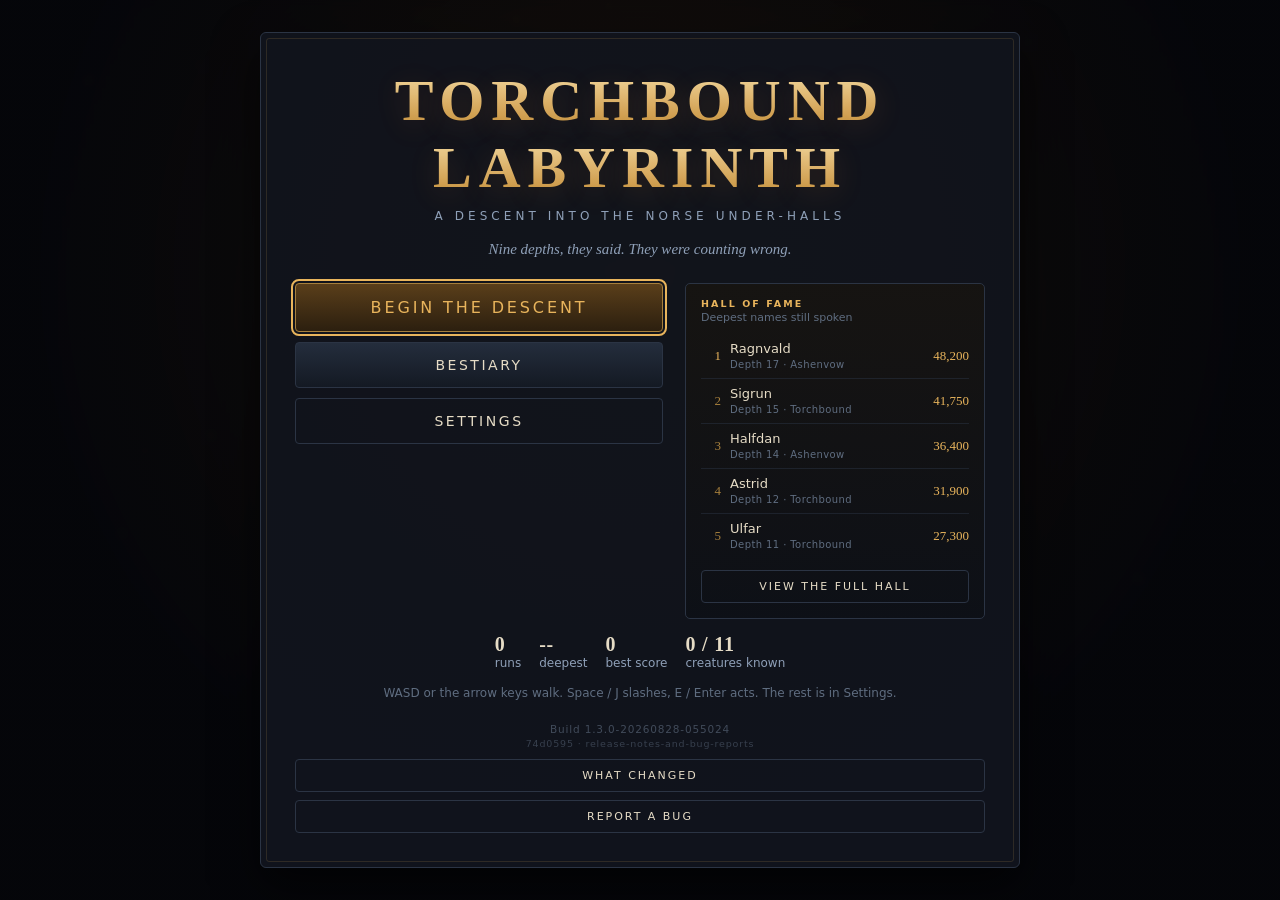
==== commit c4209df6: "An icon of its own, and somewhere to keep it Torchbound Labyrinth already had the hard half of being" ====
--- a/index.html
+++ b/index.html
@@ -8,8 +8,17 @@
 <meta name="apple-mobile-web-app-capable" content="yes">
 <meta name="mobile-web-app-capable" content="yes">
 <title>Torchbound Labyrinth</title>
+<meta name="apple-mobile-web-app-status-bar-style" content="black-translucent">
+<meta name="apple-mobile-web-app-title" content="Torchbound">
+<meta name="application-name" content="Torchbound">
 <link rel="stylesheet" href="src/ui/styles.css">
-<link rel="icon" href="data:image/svg+xml,<svg xmlns='http://www.w3.org/2000/svg' viewBox='0 0 32 32'><rect width='32' height='32' fill='%230b0d12'/><path d='M16 5l3 9h-6z' fill='%23ff8a3a'/><rect x='14.5' y='13' width='3' height='14' fill='%235b4128'/></svg>">
+<!-- The mark is drawn by tools/make_icons.py: a square spiral with the torch
+     at the heart of it. Two favicon sizes because a 16-pixel tab icon and a
+     512-pixel home-screen tile are different drawings, not one scaled. -->
+<link rel="icon" type="image/png" sizes="32x32" href="icons/favicon-32.png">
+<link rel="icon" type="image/png" sizes="16x16" href="icons/favicon-16.png">
+<link rel="apple-touch-icon" href="icons/apple-touch-icon.png">
+<link rel="manifest" href="manifest.webmanifest">
 </head>
 <body>
 <div id="app">
